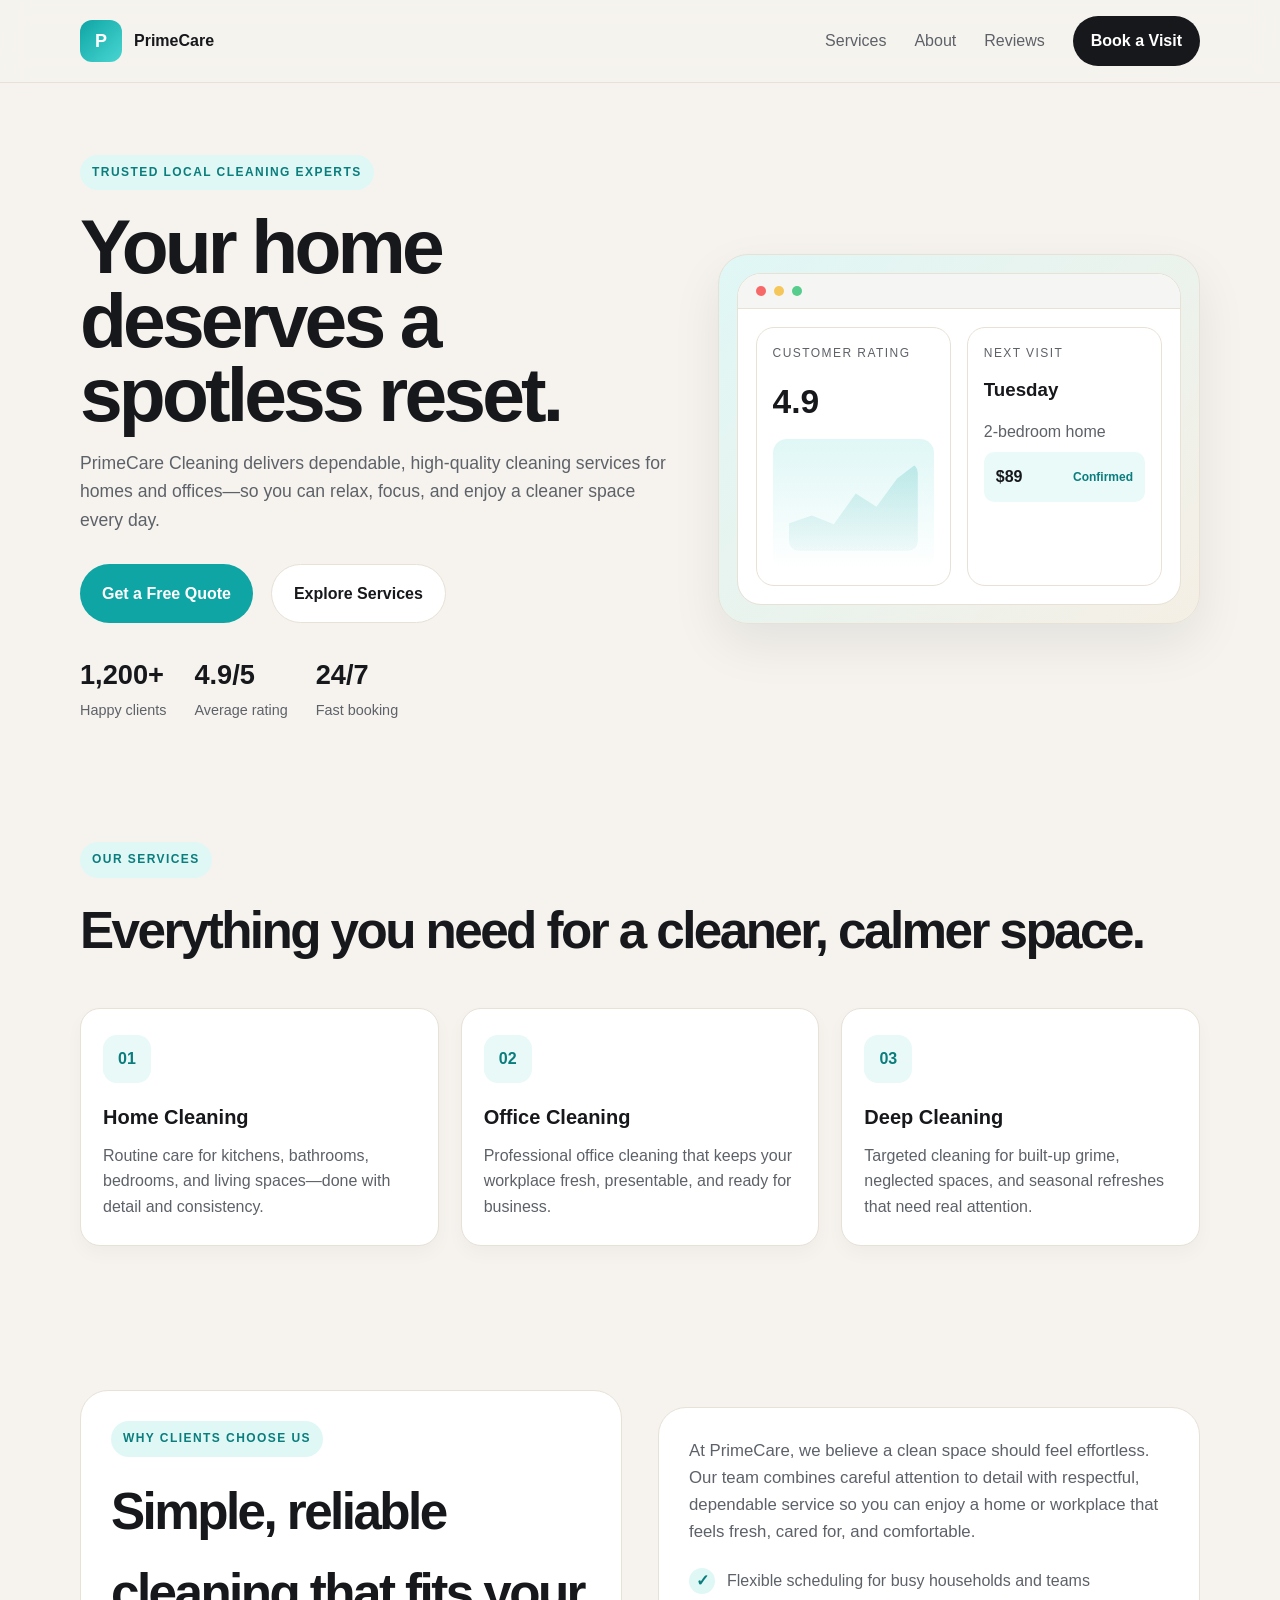
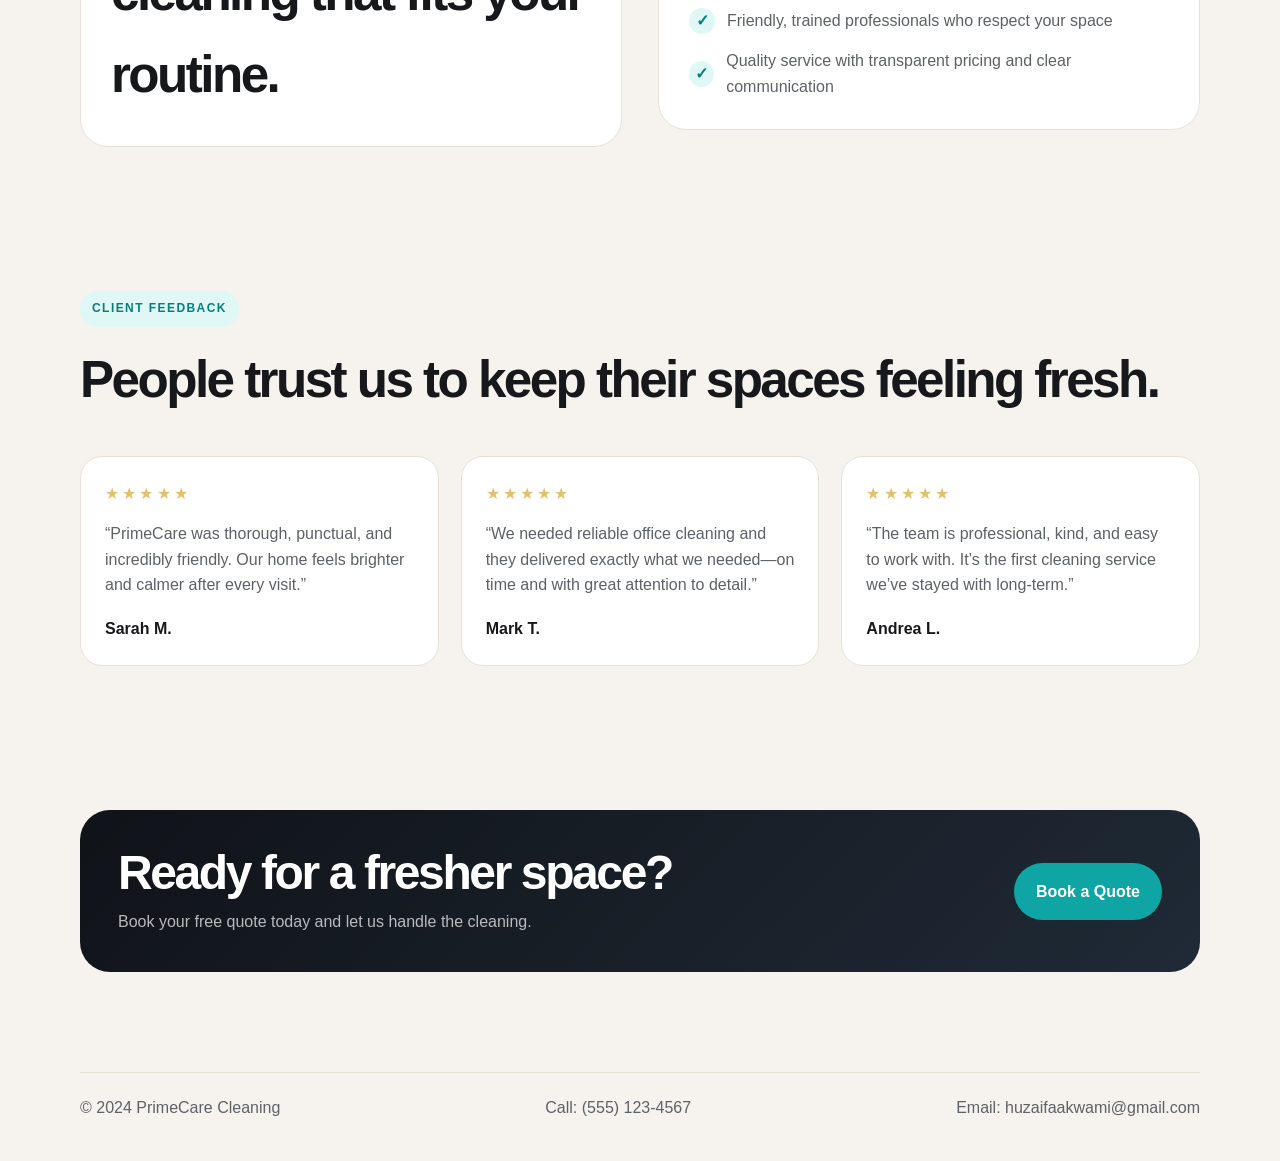
==== projects/business-landing-page/index.html @ f127b836 "Create first business landing page project in repo" ====
<!DOCTYPE html>
<html lang="en">
  <head>
    <meta charset="UTF-8" />
    <meta name="viewport" content="width=device-width, initial-scale=1.0" />
    <meta name="description" content="Modern business landing page for a local service company." />
    <title>PrimeCare Cleaning | Professional Cleaning Services</title>
    <style>
      :root {
        --bg: #f6f3ee;
        --panel: #ffffff;
        --ink: #17181c;
        --muted: #5d6168;
        --line: #e7e1d6;
        --accent: #0ea5a4;
        --accent-dark: #0a7d7c;
        --gold: #e4c06d;
        --shadow: 0 20px 50px rgba(15, 23, 42, 0.08);
      }

      * { box-sizing: border-box; }
      html { scroll-behavior: smooth; }
      body {
        margin: 0;
        font-family: Arial, Helvetica, sans-serif;
        color: var(--ink);
        background: var(--bg);
        line-height: 1.6;
      }

      a { color: inherit; text-decoration: none; }
      img { max-width: 100%; display: block; }
      .container {
        width: min(1120px, calc(100% - 32px));
        margin: 0 auto;
      }

      .site-header {
        position: sticky;
        top: 0;
        z-index: 20;
        background: rgba(246, 243, 238, 0.9);
        backdrop-filter: blur(12px);
        border-bottom: 1px solid var(--line);
      }

      .header-inner {
        display: flex;
        align-items: center;
        justify-content: space-between;
        height: 82px;
      }

      .brand {
        display: flex;
        align-items: center;
        gap: 12px;
        font-weight: 700;
      }

      .brand-mark {
        width: 42px;
        height: 42px;
        border-radius: 12px;
        background: linear-gradient(135deg, var(--accent), #49d6d2);
        display: grid;
        place-items: center;
        color: white;
        font-size: 18px;
        font-weight: 700;
      }

      .nav {
        display: flex;
        gap: 28px;
        align-items: center;
        color: var(--muted);
      }

      .nav a:hover { color: var(--ink); }

      .nav-cta {
        background: var(--ink);
        color: white;
        padding: 12px 18px;
        border-radius: 999px;
        font-weight: 600;
      }

      .hero {
        padding: 72px 0 48px;
      }

      .hero-grid {
        display: grid;
        grid-template-columns: 1.1fr 0.9fr;
        gap: 48px;
        align-items: center;
      }

      .eyebrow {
        display: inline-block;
        background: #dff8f6;
        color: var(--accent-dark);
        font-weight: 700;
        font-size: 12px;
        letter-spacing: 0.12em;
        text-transform: uppercase;
        padding: 8px 12px;
        border-radius: 999px;
      }

      h1 {
        font-size: clamp(2.6rem, 6vw, 5rem);
        line-height: 0.96;
        letter-spacing: -0.05em;
        margin: 20px 0 18px;
      }

      .lead {
        color: var(--muted);
        font-size: 1.1rem;
        max-width: 600px;
      }

      .hero-actions {
        display: flex;
        gap: 18px;
        margin-top: 30px;
        flex-wrap: wrap;
      }

      .button {
        display: inline-flex;
        align-items: center;
        justify-content: center;
        padding: 16px 22px;
        border-radius: 999px;
        font-weight: 700;
        transition: 0.2s ease;
      }

      .button-primary {
        background: var(--accent);
        color: white;
      }

      .button-primary:hover { background: var(--accent-dark); }

      .button-secondary {
        border: 1px solid var(--line);
        background: white;
      }

      .hero-stats {
        display: flex;
        gap: 28px;
        flex-wrap: wrap;
        margin-top: 30px;
      }

      .stat strong {
        display: block;
        font-size: 1.7rem;
      }

      .stat span {
        color: var(--muted);
        font-size: 0.9rem;
      }

      .hero-visual {
        background: linear-gradient(135deg, #dff7f6, #f5efe5);
        border: 1px solid var(--line);
        border-radius: 30px;
        padding: 18px;
        box-shadow: var(--shadow);
      }

      .mockup {
        background: white;
        border-radius: 24px;
        overflow: hidden;
        border: 1px solid var(--line);
      }

      .mockup-top {
        background: #f5f5f3;
        border-bottom: 1px solid var(--line);
        padding: 12px 18px;
        display: flex;
        gap: 8px;
      }

      .dot {
        width: 10px;
        height: 10px;
        border-radius: 50%;
      }

      .dot.red { background: #f76969; }
      .dot.yellow { background: #f5c75a; }
      .dot.green { background: #56cc8d; }

      .mockup-body {
        display: grid;
        grid-template-columns: 1fr 1fr;
        gap: 16px;
        padding: 18px;
      }

      .card {
        border: 1px solid var(--line);
        border-radius: 18px;
        padding: 16px;
        background: #fff;
      }

      .mini-chart {
        background: linear-gradient(180deg, #dff7f6, #ffffff);
        height: 130px;
        border-radius: 14px;
        position: relative;
        overflow: hidden;
      }

      .mini-chart::before {
        content: "";
        position: absolute;
        inset: 24px 16px 18px 16px;
        border-radius: 10px;
        background: linear-gradient(180deg, rgba(14,165,164,0.2), rgba(14,165,164,0.05));
        clip-path: polygon(0% 69%, 18% 60%, 35% 70%, 52% 35%, 68% 50%, 84% 18%, 100% 0%, 100% 100%, 0% 100%);
      }

      .service-list {
        display: grid;
        grid-template-columns: repeat(3, minmax(0, 1fr));
        gap: 22px;
        margin: 28px 0 0;
      }

      .service-card {
        background: white;
        border: 1px solid var(--line);
        border-radius: 20px;
        padding: 26px 22px;
        box-shadow: 0 8px 18px rgba(15, 23, 42, 0.03);
      }

      .icon-box {
        width: 48px;
        height: 48px;
        display: grid;
        place-items: center;
        border-radius: 14px;
        background: #e8f9f8;
        color: var(--accent-dark);
        font-weight: 700;
        margin-bottom: 18px;
      }

      .service-card h3 {
        margin: 0 0 10px;
        font-size: 1.25rem;
      }

      .service-card p {
        margin: 0;
        color: var(--muted);
      }

      section {
        padding: 72px 0;
      }

      .section-heading {
        margin-bottom: 36px;
      }

      .section-heading h2 {
        margin: 12px 0 0;
        font-size: clamp(2rem, 4vw, 3.2rem);
        letter-spacing: -0.05em;
      }

      .about-grid {
        display: grid;
        grid-template-columns: 1fr 1fr;
        gap: 36px;
        align-items: center;
      }

      .about-box {
        background: white;
        border: 1px solid var(--line);
        border-radius: 28px;
        padding: 30px;
      }

      .feature-list {
        display: grid;
        gap: 14px;
        margin-top: 22px;
      }

      .feature-item {
        display: flex;
        align-items: center;
        gap: 12px;
        color: var(--muted);
      }

      .check {
        width: 26px;
        height: 26px;
        border-radius: 50%;
        background: #dff8f6;
        display: grid;
        place-items: center;
        color: var(--accent-dark);
        font-weight: 700;
      }

      .reviews {
        display: grid;
        grid-template-columns: repeat(3, minmax(0, 1fr));
        gap: 22px;
      }

      .review {
        background: white;
        border-radius: 22px;
        border: 1px solid var(--line);
        padding: 24px;
      }

      .stars {
        color: var(--gold);
        letter-spacing: 0.2em;
        margin-bottom: 14px;
      }

      .review p {
        color: var(--muted);
        margin: 0 0 18px;
      }

      .review strong {
        display: block;
      }

      .cta {
        background: linear-gradient(135deg, #101318 0%, #1f2a36 100%);
        color: white;
        border-radius: 30px;
        padding: 38px;
      }

      .cta-inner {
        display: flex;
        align-items: center;
        justify-content: space-between;
        gap: 22px;
        flex-wrap: wrap;
      }

      .cta h3 {
        margin: 0 0 10px;
        font-size: clamp(2rem, 4vw, 3rem);
        line-height: 1.05;
        letter-spacing: -0.05em;
      }

      .cta p {
        margin: 0;
        color: rgba(255,255,255,0.7);
      }

      .site-footer {
        padding: 28px 0 40px;
        color: var(--muted);
      }

      .footer-inner {
        display: flex;
        justify-content: space-between;
        gap: 20px;
        flex-wrap: wrap;
        border-top: 1px solid var(--line);
        padding-top: 22px;
      }

      @media (max-width: 900px) {
        .hero-grid,
        .about-grid,
        .reviews,
        .service-list {
          grid-template-columns: 1fr;
        }

        .nav {
          display: none;
        }
      }
    </style>
  </head>
  <body>
    <header class="site-header">
      <div class="container header-inner">
        <a class="brand" href="#top" aria-label="PrimeCare home page">
          <span class="brand-mark">P</span>
          <span>PrimeCare</span>
        </a>
        <nav class="nav" aria-label="Main navigation">
          <a href="#services">Services</a>
          <a href="#about">About</a>
          <a href="#reviews">Reviews</a>
          <a class="nav-cta" href="#contact">Book a Visit</a>
        </nav>
      </div>
    </header>

    <main id="top">
      <section class="hero">
        <div class="container hero-grid">
          <div>
            <span class="eyebrow">Trusted local cleaning experts</span>
            <h1>Your home deserves a spotless reset.</h1>
            <p class="lead">PrimeCare Cleaning delivers dependable, high-quality cleaning services for homes and offices—so you can relax, focus, and enjoy a cleaner space every day.</p>
            <div class="hero-actions">
              <a class="button button-primary" href="#contact">Get a Free Quote</a>
              <a class="button button-secondary" href="#services">Explore Services</a>
            </div>
            <div class="hero-stats">
              <div class="stat">
                <strong>1,200+</strong>
                <span>Happy clients</span>
              </div>
              <div class="stat">
                <strong>4.9/5</strong>
                <span>Average rating</span>
              </div>
              <div class="stat">
                <strong>24/7</strong>
                <span>Fast booking</span>
              </div>
            </div>
          </div>

          <div class="hero-visual" aria-label="PrimeCare dashboard preview">
            <div class="mockup">
              <div class="mockup-top">
                <span class="dot red"></span>
                <span class="dot yellow"></span>
                <span class="dot green"></span>
              </div>
              <div class="mockup-body">
                <div class="card">
                  <p style="margin:0 0 12px; color:var(--muted); font-size:12px; text-transform:uppercase; letter-spacing:.12em;">Customer rating</p>
                  <h3 style="margin:0 0 10px; font-size:2.1rem;">4.9</h3>
                  <div class="mini-chart"></div>
                </div>
                <div class="card">
                  <p style="margin:0 0 12px; color:var(--muted); font-size:12px; text-transform:uppercase; letter-spacing:.12em;">Next visit</p>
                  <h3 style="margin:0 0 14px;">Tuesday</h3>
                  <p style="margin:0 0 8px; color:var(--muted);">2-bedroom home</p>
                  <div style="background:#eafaf9; border-radius:10px; padding:12px; display:flex; justify-content:space-between; align-items:center;">
                    <span style="font-weight:800;">$89</span>
                    <span style="font-size:12px; color:var(--accent-dark); font-weight:700;">Confirmed</span>
                  </div>
                </div>
              </div>
            </div>
          </div>
        </div>
      </section>

      <section id="services">
        <div class="container">
          <div class="section-heading">
            <span class="eyebrow">Our services</span>
            <h2>Everything you need for a cleaner, calmer space.</h2>
          </div>
          <div class="service-list">
            <article class="service-card">
              <div class="icon-box">01</div>
              <h3>Home Cleaning</h3>
              <p>Routine care for kitchens, bathrooms, bedrooms, and living spaces—done with detail and consistency.</p>
            </article>
            <article class="service-card">
              <div class="icon-box">02</div>
              <h3>Office Cleaning</h3>
              <p>Professional office cleaning that keeps your workplace fresh, presentable, and ready for business.</p>
            </article>
            <article class="service-card">
              <div class="icon-box">03</div>
              <h3>Deep Cleaning</h3>
              <p>Targeted cleaning for built-up grime, neglected spaces, and seasonal refreshes that need real attention.</p>
            </article>
          </div>
        </div>
      </section>

      <section id="about">
        <div class="container about-grid">
          <div class="about-box">
            <span class="eyebrow">Why clients choose us</span>
            <h2 style="margin:14px 0 0; font-size:clamp(2rem, 4vw, 3.2rem); letter-spacing:-.05em;">Simple, reliable cleaning that fits your routine.</h2>
          </div>
          <div class="about-box">
            <p style="margin:0; color:var(--muted); font-size:1.05rem;">At PrimeCare, we believe a clean space should feel effortless. Our team combines careful attention to detail with respectful, dependable service so you can enjoy a home or workplace that feels fresh, cared for, and comfortable.</p>
            <div class="feature-list">
              <div class="feature-item"><span class="check">✓</span><span>Flexible scheduling for busy households and teams</span></div>
              <div class="feature-item"><span class="check">✓</span><span>Friendly, trained professionals who respect your space</span></div>
              <div class="feature-item"><span class="check">✓</span><span>Quality service with transparent pricing and clear communication</span></div>
            </div>
          </div>
        </div>
      </section>

      <section id="reviews">
        <div class="container">
          <div class="section-heading">
            <span class="eyebrow">Client feedback</span>
            <h2>People trust us to keep their spaces feeling fresh.</h2>
          </div>
          <div class="reviews">
            <article class="review">
              <div class="stars">★★★★★</div>
              <p>“PrimeCare was thorough, punctual, and incredibly friendly. Our home feels brighter and calmer after every visit.”</p>
              <strong>Sarah M.</strong>
            </article>
            <article class="review">
              <div class="stars">★★★★★</div>
              <p>“We needed reliable office cleaning and they delivered exactly what we needed—on time and with great attention to detail.”</p>
              <strong>Mark T.</strong>
            </article>
            <article class="review">
              <div class="stars">★★★★★</div>
              <p>“The team is professional, kind, and easy to work with. It’s the first cleaning service we’ve stayed with long-term.”</p>
              <strong>Andrea L.</strong>
            </article>
          </div>
        </div>
      </section>

      <section id="contact">
        <div class="container cta">
          <div class="cta-inner">
            <div>
              <h3>Ready for a fresher space?</h3>
              <p>Book your free quote today and let us handle the cleaning.</p>
            </div>
            <a class="button button-primary" href="mailto:huzaifaakwami@gmail.com">Book a Quote</a>
          </div>
        </div>
      </section>
    </main>

    <footer class="site-footer">
      <div class="container footer-inner">
        <span>© 2024 PrimeCare Cleaning</span>
        <span>Call: (555) 123-4567</span>
        <span>Email: huzaifaakwami@gmail.com</span>
      </div>
    </footer>
  </body>
</html>
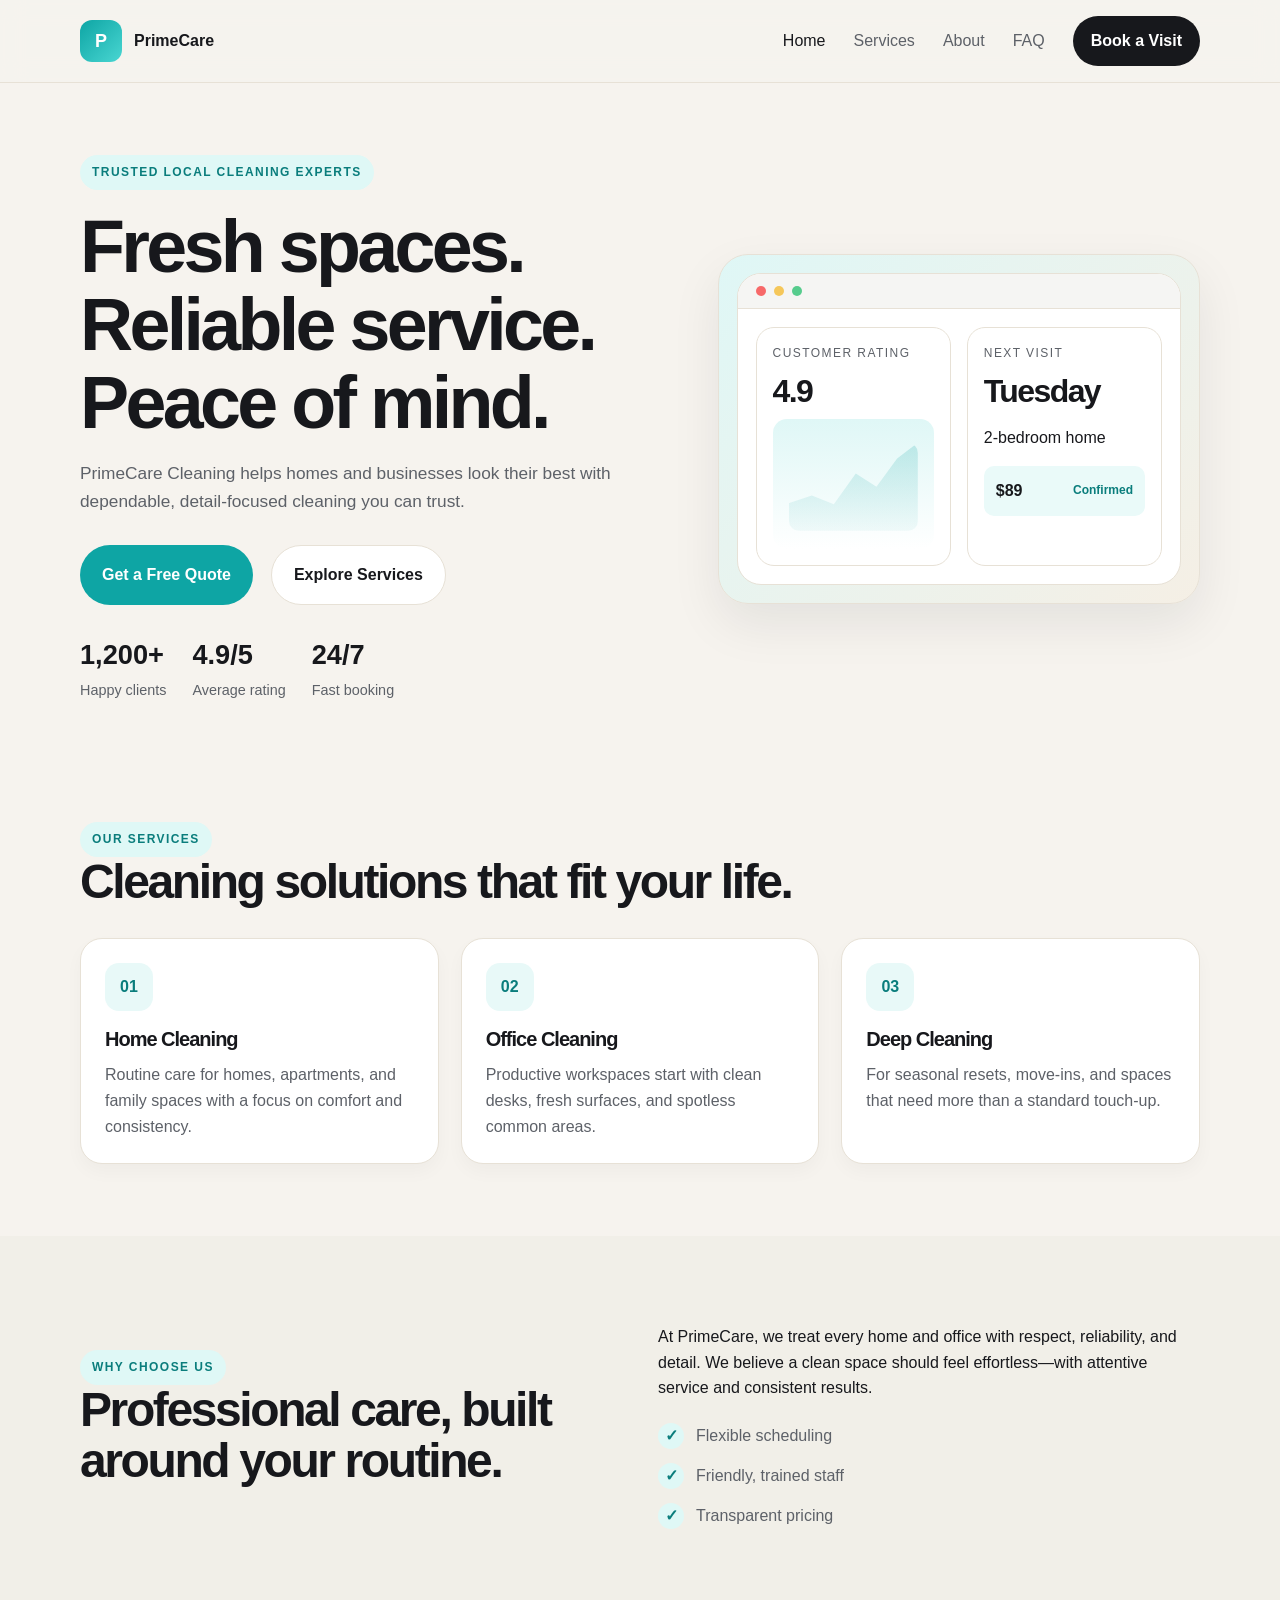
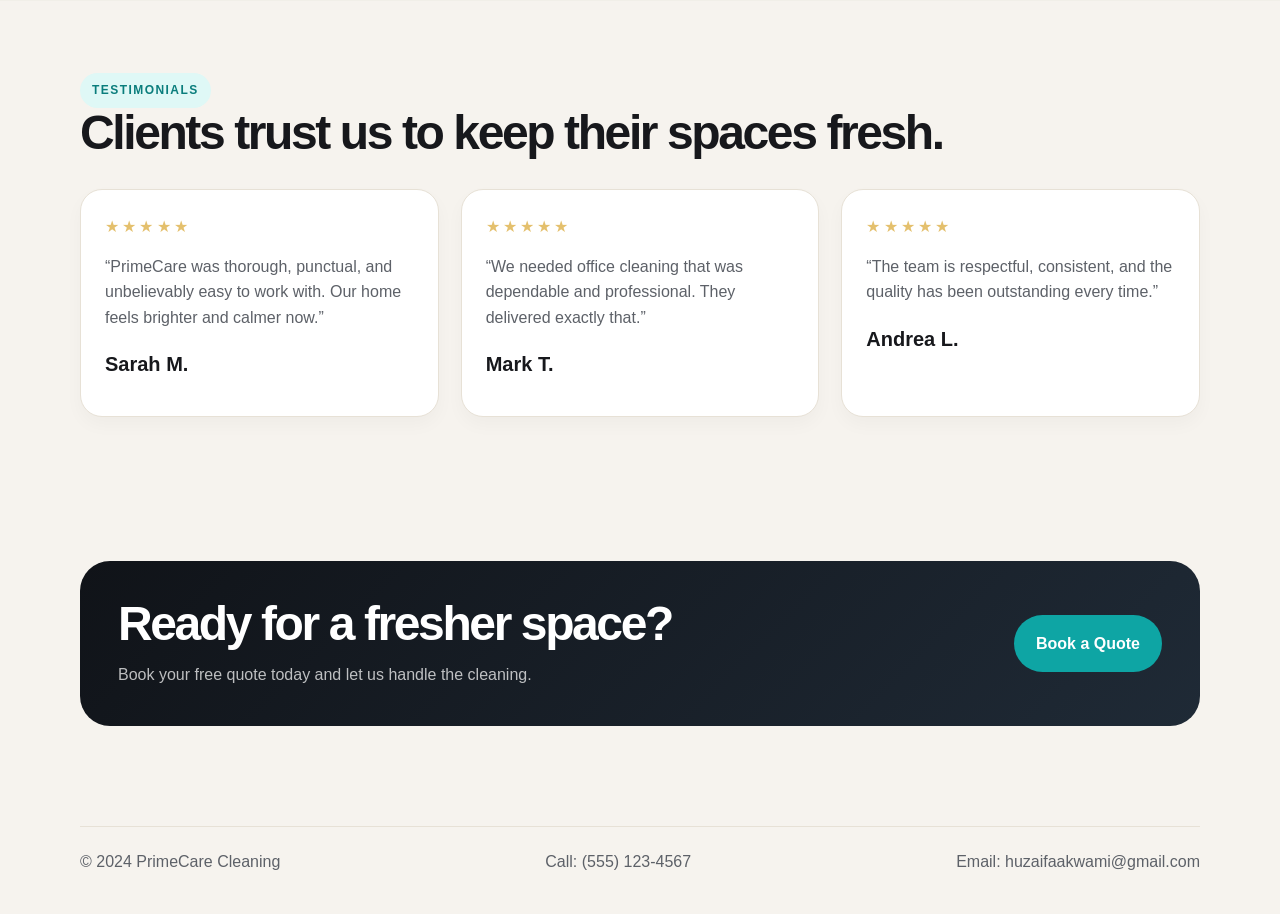
==== commit e30e8284: "Expand first client landing page into a complete multi-page service website" ====
--- a/projects/business-landing-page/index.html
+++ b/projects/business-landing-page/index.html
@@ -3,434 +3,37 @@
   <head>
     <meta charset="UTF-8" />
     <meta name="viewport" content="width=device-width, initial-scale=1.0" />
-    <meta name="description" content="Modern business landing page for a local service company." />
-    <title>PrimeCare Cleaning | Professional Cleaning Services</title>
-    <style>
-      :root {
-        --bg: #f6f3ee;
-        --panel: #ffffff;
-        --ink: #17181c;
-        --muted: #5d6168;
-        --line: #e7e1d6;
-        --accent: #0ea5a4;
-        --accent-dark: #0a7d7c;
-        --gold: #e4c06d;
-        --shadow: 0 20px 50px rgba(15, 23, 42, 0.08);
-      }
-
-      * { box-sizing: border-box; }
-      html { scroll-behavior: smooth; }
-      body {
-        margin: 0;
-        font-family: Arial, Helvetica, sans-serif;
-        color: var(--ink);
-        background: var(--bg);
-        line-height: 1.6;
-      }
-
-      a { color: inherit; text-decoration: none; }
-      img { max-width: 100%; display: block; }
-      .container {
-        width: min(1120px, calc(100% - 32px));
-        margin: 0 auto;
-      }
-
-      .site-header {
-        position: sticky;
-        top: 0;
-        z-index: 20;
-        background: rgba(246, 243, 238, 0.9);
-        backdrop-filter: blur(12px);
-        border-bottom: 1px solid var(--line);
-      }
-
-      .header-inner {
-        display: flex;
-        align-items: center;
-        justify-content: space-between;
-        height: 82px;
-      }
-
-      .brand {
-        display: flex;
-        align-items: center;
-        gap: 12px;
-        font-weight: 700;
-      }
-
-      .brand-mark {
-        width: 42px;
-        height: 42px;
-        border-radius: 12px;
-        background: linear-gradient(135deg, var(--accent), #49d6d2);
-        display: grid;
-        place-items: center;
-        color: white;
-        font-size: 18px;
-        font-weight: 700;
-      }
-
-      .nav {
-        display: flex;
-        gap: 28px;
-        align-items: center;
-        color: var(--muted);
-      }
-
-      .nav a:hover { color: var(--ink); }
-
-      .nav-cta {
-        background: var(--ink);
-        color: white;
-        padding: 12px 18px;
-        border-radius: 999px;
-        font-weight: 600;
-      }
-
-      .hero {
-        padding: 72px 0 48px;
-      }
-
-      .hero-grid {
-        display: grid;
-        grid-template-columns: 1.1fr 0.9fr;
-        gap: 48px;
-        align-items: center;
-      }
-
-      .eyebrow {
-        display: inline-block;
-        background: #dff8f6;
-        color: var(--accent-dark);
-        font-weight: 700;
-        font-size: 12px;
-        letter-spacing: 0.12em;
-        text-transform: uppercase;
-        padding: 8px 12px;
-        border-radius: 999px;
-      }
-
-      h1 {
-        font-size: clamp(2.6rem, 6vw, 5rem);
-        line-height: 0.96;
-        letter-spacing: -0.05em;
-        margin: 20px 0 18px;
-      }
-
-      .lead {
-        color: var(--muted);
-        font-size: 1.1rem;
-        max-width: 600px;
-      }
-
-      .hero-actions {
-        display: flex;
-        gap: 18px;
-        margin-top: 30px;
-        flex-wrap: wrap;
-      }
-
-      .button {
-        display: inline-flex;
-        align-items: center;
-        justify-content: center;
-        padding: 16px 22px;
-        border-radius: 999px;
-        font-weight: 700;
-        transition: 0.2s ease;
-      }
-
-      .button-primary {
-        background: var(--accent);
-        color: white;
-      }
-
-      .button-primary:hover { background: var(--accent-dark); }
-
-      .button-secondary {
-        border: 1px solid var(--line);
-        background: white;
-      }
-
-      .hero-stats {
-        display: flex;
-        gap: 28px;
-        flex-wrap: wrap;
-        margin-top: 30px;
-      }
-
-      .stat strong {
-        display: block;
-        font-size: 1.7rem;
-      }
-
-      .stat span {
-        color: var(--muted);
-        font-size: 0.9rem;
-      }
-
-      .hero-visual {
-        background: linear-gradient(135deg, #dff7f6, #f5efe5);
-        border: 1px solid var(--line);
-        border-radius: 30px;
-        padding: 18px;
-        box-shadow: var(--shadow);
-      }
-
-      .mockup {
-        background: white;
-        border-radius: 24px;
-        overflow: hidden;
-        border: 1px solid var(--line);
-      }
-
-      .mockup-top {
-        background: #f5f5f3;
-        border-bottom: 1px solid var(--line);
-        padding: 12px 18px;
-        display: flex;
-        gap: 8px;
-      }
-
-      .dot {
-        width: 10px;
-        height: 10px;
-        border-radius: 50%;
-      }
-
-      .dot.red { background: #f76969; }
-      .dot.yellow { background: #f5c75a; }
-      .dot.green { background: #56cc8d; }
-
-      .mockup-body {
-        display: grid;
-        grid-template-columns: 1fr 1fr;
-        gap: 16px;
-        padding: 18px;
-      }
-
-      .card {
-        border: 1px solid var(--line);
-        border-radius: 18px;
-        padding: 16px;
-        background: #fff;
-      }
-
-      .mini-chart {
-        background: linear-gradient(180deg, #dff7f6, #ffffff);
-        height: 130px;
-        border-radius: 14px;
-        position: relative;
-        overflow: hidden;
-      }
-
-      .mini-chart::before {
-        content: "";
-        position: absolute;
-        inset: 24px 16px 18px 16px;
-        border-radius: 10px;
-        background: linear-gradient(180deg, rgba(14,165,164,0.2), rgba(14,165,164,0.05));
-        clip-path: polygon(0% 69%, 18% 60%, 35% 70%, 52% 35%, 68% 50%, 84% 18%, 100% 0%, 100% 100%, 0% 100%);
-      }
-
-      .service-list {
-        display: grid;
-        grid-template-columns: repeat(3, minmax(0, 1fr));
-        gap: 22px;
-        margin: 28px 0 0;
-      }
-
-      .service-card {
-        background: white;
-        border: 1px solid var(--line);
-        border-radius: 20px;
-        padding: 26px 22px;
-        box-shadow: 0 8px 18px rgba(15, 23, 42, 0.03);
-      }
-
-      .icon-box {
-        width: 48px;
-        height: 48px;
-        display: grid;
-        place-items: center;
-        border-radius: 14px;
-        background: #e8f9f8;
-        color: var(--accent-dark);
-        font-weight: 700;
-        margin-bottom: 18px;
-      }
-
-      .service-card h3 {
-        margin: 0 0 10px;
-        font-size: 1.25rem;
-      }
-
-      .service-card p {
-        margin: 0;
-        color: var(--muted);
-      }
-
-      section {
-        padding: 72px 0;
-      }
-
-      .section-heading {
-        margin-bottom: 36px;
-      }
-
-      .section-heading h2 {
-        margin: 12px 0 0;
-        font-size: clamp(2rem, 4vw, 3.2rem);
-        letter-spacing: -0.05em;
-      }
-
-      .about-grid {
-        display: grid;
-        grid-template-columns: 1fr 1fr;
-        gap: 36px;
-        align-items: center;
-      }
-
-      .about-box {
-        background: white;
-        border: 1px solid var(--line);
-        border-radius: 28px;
-        padding: 30px;
-      }
-
-      .feature-list {
-        display: grid;
-        gap: 14px;
-        margin-top: 22px;
-      }
-
-      .feature-item {
-        display: flex;
-        align-items: center;
-        gap: 12px;
-        color: var(--muted);
-      }
-
-      .check {
-        width: 26px;
-        height: 26px;
-        border-radius: 50%;
-        background: #dff8f6;
-        display: grid;
-        place-items: center;
-        color: var(--accent-dark);
-        font-weight: 700;
-      }
-
-      .reviews {
-        display: grid;
-        grid-template-columns: repeat(3, minmax(0, 1fr));
-        gap: 22px;
-      }
-
-      .review {
-        background: white;
-        border-radius: 22px;
-        border: 1px solid var(--line);
-        padding: 24px;
-      }
-
-      .stars {
-        color: var(--gold);
-        letter-spacing: 0.2em;
-        margin-bottom: 14px;
-      }
-
-      .review p {
-        color: var(--muted);
-        margin: 0 0 18px;
-      }
-
-      .review strong {
-        display: block;
-      }
-
-      .cta {
-        background: linear-gradient(135deg, #101318 0%, #1f2a36 100%);
-        color: white;
-        border-radius: 30px;
-        padding: 38px;
-      }
-
-      .cta-inner {
-        display: flex;
-        align-items: center;
-        justify-content: space-between;
-        gap: 22px;
-        flex-wrap: wrap;
-      }
-
-      .cta h3 {
-        margin: 0 0 10px;
-        font-size: clamp(2rem, 4vw, 3rem);
-        line-height: 1.05;
-        letter-spacing: -0.05em;
-      }
-
-      .cta p {
-        margin: 0;
-        color: rgba(255,255,255,0.7);
-      }
-
-      .site-footer {
-        padding: 28px 0 40px;
-        color: var(--muted);
-      }
-
-      .footer-inner {
-        display: flex;
-        justify-content: space-between;
-        gap: 20px;
-        flex-wrap: wrap;
-        border-top: 1px solid var(--line);
-        padding-top: 22px;
-      }
-
-      @media (max-width: 900px) {
-        .hero-grid,
-        .about-grid,
-        .reviews,
-        .service-list {
-          grid-template-columns: 1fr;
-        }
-
-        .nav {
-          display: none;
-        }
-      }
-    </style>
+    <meta name="description" content="PrimeCare Cleaning offers reliable residential and commercial cleaning services for homes and offices." />
+    <title>PrimeCare Cleaning | Home</title>
+    <link rel="stylesheet" href="style.css" />
   </head>
   <body>
     <header class="site-header">
       <div class="container header-inner">
-        <a class="brand" href="#top" aria-label="PrimeCare home page">
+        <a class="brand" href="index.html" aria-label="PrimeCare home">
           <span class="brand-mark">P</span>
           <span>PrimeCare</span>
         </a>
         <nav class="nav" aria-label="Main navigation">
-          <a href="#services">Services</a>
-          <a href="#about">About</a>
-          <a href="#reviews">Reviews</a>
-          <a class="nav-cta" href="#contact">Book a Visit</a>
+          <a href="index.html" class="active">Home</a>
+          <a href="services.html">Services</a>
+          <a href="about.html">About</a>
+          <a href="faq.html">FAQ</a>
+          <a href="contact.html" class="nav-cta">Book a Visit</a>
         </nav>
       </div>
     </header>
 
-    <main id="top">
+    <main>
       <section class="hero">
         <div class="container hero-grid">
           <div>
             <span class="eyebrow">Trusted local cleaning experts</span>
-            <h1>Your home deserves a spotless reset.</h1>
-            <p class="lead">PrimeCare Cleaning delivers dependable, high-quality cleaning services for homes and offices—so you can relax, focus, and enjoy a cleaner space every day.</p>
+            <h1>Fresh spaces. Reliable service. Peace of mind.</h1>
+            <p class="lead">PrimeCare Cleaning helps homes and businesses look their best with dependable, detail-focused cleaning you can trust.</p>
             <div class="hero-actions">
-              <a class="button button-primary" href="#contact">Get a Free Quote</a>
-              <a class="button button-secondary" href="#services">Explore Services</a>
+              <a class="button button-primary" href="contact.html">Get a Free Quote</a>
+              <a class="button button-secondary" href="services.html">Explore Services</a>
             </div>
             <div class="hero-stats">
               <div class="stat">
@@ -448,7 +51,7 @@
             </div>
           </div>
 
-          <div class="hero-visual" aria-label="PrimeCare dashboard preview">
+          <div class="hero-visual">
             <div class="mockup">
               <div class="mockup-top">
                 <span class="dot red"></span>
@@ -457,17 +60,17 @@
               </div>
               <div class="mockup-body">
                 <div class="card">
-                  <p style="margin:0 0 12px; color:var(--muted); font-size:12px; text-transform:uppercase; letter-spacing:.12em;">Customer rating</p>
-                  <h3 style="margin:0 0 10px; font-size:2.1rem;">4.9</h3>
+                  <p class="mini-label">Customer rating</p>
+                  <h3>4.9</h3>
                   <div class="mini-chart"></div>
                 </div>
                 <div class="card">
-                  <p style="margin:0 0 12px; color:var(--muted); font-size:12px; text-transform:uppercase; letter-spacing:.12em;">Next visit</p>
-                  <h3 style="margin:0 0 14px;">Tuesday</h3>
-                  <p style="margin:0 0 8px; color:var(--muted);">2-bedroom home</p>
-                  <div style="background:#eafaf9; border-radius:10px; padding:12px; display:flex; justify-content:space-between; align-items:center;">
-                    <span style="font-weight:800;">$89</span>
-                    <span style="font-size:12px; color:var(--accent-dark); font-weight:700;">Confirmed</span>
+                  <p class="mini-label">Next visit</p>
+                  <h3>Tuesday</h3>
+                  <p>2-bedroom home</p>
+                  <div class="price-pill">
+                    <span>$89</span>
+                    <span class="status">Confirmed</span>
                   </div>
                 </div>
               </div>
@@ -476,83 +79,83 @@
         </div>
       </section>
 
-      <section id="services">
+      <section class="section-intro">
         <div class="container">
           <div class="section-heading">
             <span class="eyebrow">Our services</span>
-            <h2>Everything you need for a cleaner, calmer space.</h2>
+            <h2>Cleaning solutions that fit your life.</h2>
           </div>
           <div class="service-list">
             <article class="service-card">
               <div class="icon-box">01</div>
               <h3>Home Cleaning</h3>
-              <p>Routine care for kitchens, bathrooms, bedrooms, and living spaces—done with detail and consistency.</p>
+              <p>Routine care for homes, apartments, and family spaces with a focus on comfort and consistency.</p>
             </article>
             <article class="service-card">
               <div class="icon-box">02</div>
               <h3>Office Cleaning</h3>
-              <p>Professional office cleaning that keeps your workplace fresh, presentable, and ready for business.</p>
+              <p>Productive workspaces start with clean desks, fresh surfaces, and spotless common areas.</p>
             </article>
             <article class="service-card">
               <div class="icon-box">03</div>
               <h3>Deep Cleaning</h3>
-              <p>Targeted cleaning for built-up grime, neglected spaces, and seasonal refreshes that need real attention.</p>
+              <p>For seasonal resets, move-ins, and spaces that need more than a standard touch-up.</p>
             </article>
           </div>
         </div>
       </section>
 
-      <section id="about">
+      <section class="section-light">
         <div class="container about-grid">
           <div class="about-box">
-            <span class="eyebrow">Why clients choose us</span>
-            <h2 style="margin:14px 0 0; font-size:clamp(2rem, 4vw, 3.2rem); letter-spacing:-.05em;">Simple, reliable cleaning that fits your routine.</h2>
+            <span class="eyebrow">Why choose us</span>
+            <h2>Professional care, built around your routine.</h2>
           </div>
           <div class="about-box">
-            <p style="margin:0; color:var(--muted); font-size:1.05rem;">At PrimeCare, we believe a clean space should feel effortless. Our team combines careful attention to detail with respectful, dependable service so you can enjoy a home or workplace that feels fresh, cared for, and comfortable.</p>
+            <p>At PrimeCare, we treat every home and office with respect, reliability, and detail. We believe a clean space should feel effortless—with attentive service and consistent results.</p>
             <div class="feature-list">
-              <div class="feature-item"><span class="check">✓</span><span>Flexible scheduling for busy households and teams</span></div>
-              <div class="feature-item"><span class="check">✓</span><span>Friendly, trained professionals who respect your space</span></div>
-              <div class="feature-item"><span class="check">✓</span><span>Quality service with transparent pricing and clear communication</span></div>
+              <div class="feature-item"><span class="check">✓</span><span>Flexible scheduling</span></div>
+              <div class="feature-item"><span class="check">✓</span><span>Friendly, trained staff</span></div>
+              <div class="feature-item"><span class="check">✓</span><span>Transparent pricing</span></div>
             </div>
           </div>
         </div>
       </section>
 
-      <section id="reviews">
+      <section>
         <div class="container">
           <div class="section-heading">
-            <span class="eyebrow">Client feedback</span>
-            <h2>People trust us to keep their spaces feeling fresh.</h2>
+            <span class="eyebrow">Testimonials</span>
+            <h2>Clients trust us to keep their spaces fresh.</h2>
           </div>
           <div class="reviews">
             <article class="review">
               <div class="stars">★★★★★</div>
-              <p>“PrimeCare was thorough, punctual, and incredibly friendly. Our home feels brighter and calmer after every visit.”</p>
+              <p>“PrimeCare was thorough, punctual, and unbelievably easy to work with. Our home feels brighter and calmer now.”</p>
               <strong>Sarah M.</strong>
             </article>
             <article class="review">
               <div class="stars">★★★★★</div>
-              <p>“We needed reliable office cleaning and they delivered exactly what we needed—on time and with great attention to detail.”</p>
+              <p>“We needed office cleaning that was dependable and professional. They delivered exactly that.”</p>
               <strong>Mark T.</strong>
             </article>
             <article class="review">
               <div class="stars">★★★★★</div>
-              <p>“The team is professional, kind, and easy to work with. It’s the first cleaning service we’ve stayed with long-term.”</p>
+              <p>“The team is respectful, consistent, and the quality has been outstanding every time.”</p>
               <strong>Andrea L.</strong>
             </article>
           </div>
         </div>
       </section>
 
-      <section id="contact">
+      <section>
         <div class="container cta">
           <div class="cta-inner">
             <div>
               <h3>Ready for a fresher space?</h3>
               <p>Book your free quote today and let us handle the cleaning.</p>
             </div>
-            <a class="button button-primary" href="mailto:huzaifaakwami@gmail.com">Book a Quote</a>
+            <a class="button button-primary" href="contact.html">Book a Quote</a>
           </div>
         </div>
       </section>
@@ -567,3 +170,4 @@
     </footer>
   </body>
 </html>
+
--- a/projects/business-landing-page/style.css
+++ b/projects/business-landing-page/style.css
@@ -0,0 +1,524 @@
+:root {
+  --bg: #f6f3ee;
+  --panel: #ffffff;
+  --ink: #17181c;
+  --muted: #5d6168;
+  --line: #e7e1d6;
+  --accent: #0ea5a4;
+  --accent-dark: #0a7d7c;
+  --gold: #e4c06d;
+  --shadow: 0 20px 50px rgba(15, 23, 42, 0.08);
+}
+
+* { box-sizing: border-box; }
+html { scroll-behavior: smooth; }
+body {
+  margin: 0;
+  font-family: Arial, Helvetica, sans-serif;
+  line-height: 1.6;
+  color: var(--ink);
+  background: var(--bg);
+}
+
+a { color: inherit; text-decoration: none; }
+img { max-width: 100%; display: block; }
+.container {
+  width: min(1120px, calc(100% - 32px));
+  margin: 0 auto;
+}
+
+.site-header {
+  position: sticky;
+  top: 0;
+  z-index: 20;
+  background: rgba(246, 243, 238, 0.9);
+  backdrop-filter: blur(12px);
+  border-bottom: 1px solid var(--line);
+}
+
+.header-inner {
+  display: flex;
+  align-items: center;
+  justify-content: space-between;
+  height: 82px;
+}
+
+.brand {
+  display: flex;
+  align-items: center;
+  gap: 12px;
+  font-weight: 700;
+}
+
+.brand-mark {
+  width: 42px;
+  height: 42px;
+  border-radius: 12px;
+  background: linear-gradient(135deg, var(--accent), #49d6d2);
+  color: white;
+  display: grid;
+  place-items: center;
+  font-size: 18px;
+}
+
+.nav {
+  display: flex;
+  align-items: center;
+  gap: 28px;
+  color: var(--muted);
+}
+
+.nav a:hover,
+.nav a.active { color: var(--ink); }
+
+.nav-cta {
+  background: var(--ink);
+  color: white !important;
+  padding: 12px 18px;
+  border-radius: 999px;
+  font-weight: 600;
+}
+
+.eyebrow {
+  display: inline-block;
+  background: #dff8f6;
+  color: var(--accent-dark);
+  font-weight: 700;
+  font-size: 12px;
+  letter-spacing: 0.12em;
+  text-transform: uppercase;
+  padding: 8px 12px;
+  border-radius: 999px;
+}
+
+.hero,
+.page-hero {
+  padding: 72px 0 48px;
+}
+
+.hero-grid {
+  display: grid;
+  grid-template-columns: 1.1fr 0.9fr;
+  gap: 48px;
+  align-items: center;
+}
+
+h1, h2, h3 {
+  margin: 0;
+  line-height: 1.06;
+  letter-spacing: -0.05em;
+}
+
+h1 {
+  font-size: clamp(2.8rem, 6vw, 4.6rem);
+  margin-top: 18px;
+}
+
+h2 {
+  font-size: clamp(2rem, 4vw, 3rem);
+}
+
+.lead {
+  color: var(--muted);
+  font-size: 1.08rem;
+  max-width: 600px;
+  margin-top: 18px;
+}
+
+.hero-actions {
+  display: flex;
+  gap: 18px;
+  margin-top: 30px;
+  flex-wrap: wrap;
+}
+
+.button {
+  display: inline-flex;
+  align-items: center;
+  justify-content: center;
+  padding: 16px 22px;
+  border-radius: 999px;
+  font-weight: 700;
+}
+
+.button-primary {
+  background: var(--accent);
+  color: white;
+}
+
+.button-secondary {
+  border: 1px solid var(--line);
+  background: white;
+}
+
+.hero-stats {
+  display: flex;
+  gap: 26px;
+  margin-top: 28px;
+  flex-wrap: wrap;
+}
+
+.stat strong {
+  display: block;
+  font-size: 1.7rem;
+}
+
+.stat span {
+  color: var(--muted);
+  font-size: 0.9rem;
+}
+
+.hero-visual {
+  background: linear-gradient(135deg, #dff7f6, #f5efe5);
+  border: 1px solid var(--line);
+  border-radius: 30px;
+  padding: 18px;
+  box-shadow: var(--shadow);
+}
+
+.mockup {
+  background: white;
+  border: 1px solid var(--line);
+  border-radius: 24px;
+  overflow: hidden;
+}
+
+.mockup-top {
+  background: #f5f5f3;
+  border-bottom: 1px solid var(--line);
+  padding: 12px 18px;
+  display: flex;
+  gap: 8px;
+}
+
+.dot {
+  width: 10px;
+  height: 10px;
+  border-radius: 50%;
+}
+
+.dot.red { background: #f76969; }
+.dot.yellow { background: #f5c75a; }
+.dot.green { background: #56cc8d; }
+
+.mockup-body {
+  display: grid;
+  grid-template-columns: 1fr 1fr;
+  gap: 16px;
+  padding: 18px;
+}
+
+.card {
+  border: 1px solid var(--line);
+  border-radius: 18px;
+  padding: 16px;
+  background: white;
+}
+
+.mini-label,
+.mini-label + h3 {
+  margin: 0;
+}
+
+.mini-label {
+  color: var(--muted);
+  font-size: 12px;
+  text-transform: uppercase;
+  letter-spacing: 0.12em;
+  margin-bottom: 12px;
+}
+
+.card h3 {
+  font-size: 2rem;
+  margin-bottom: 10px;
+}
+
+.mini-chart {
+  background: linear-gradient(180deg, #dff7f6, #ffffff);
+  height: 130px;
+  border-radius: 14px;
+  position: relative;
+  overflow: hidden;
+}
+
+.mini-chart::before {
+  content: "";
+  position: absolute;
+  inset: 24px 16px 18px 16px;
+  border-radius: 10px;
+  background: linear-gradient(180deg, rgba(14,165,164,0.2), rgba(14,165,164,0.05));
+  clip-path: polygon(0% 69%, 18% 60%, 35% 70%, 52% 35%, 68% 50%, 84% 18%, 100% 0%, 100% 100%, 0% 100%);
+}
+
+.price-pill {
+  margin-top: 16px;
+  background: #eafaf9;
+  border-radius: 10px;
+  padding: 12px;
+  display: flex;
+  justify-content: space-between;
+  align-items: center;
+}
+
+.price-pill span:first-child { font-weight: 800; }
+.status {
+  font-size: 12px;
+  color: var(--accent-dark);
+  font-weight: 700;
+}
+
+section {
+  padding: 72px 0;
+}
+
+.section-heading {
+  margin-bottom: 30px;
+}
+
+.service-list,
+.reviews,
+.promise-grid {
+  display: grid;
+  grid-template-columns: repeat(3, minmax(0, 1fr));
+  gap: 22px;
+}
+
+.service-card,
+.review,
+.feature-box,
+.promise-card,
+.contact-panel,
+.story-panel {
+  background: white;
+  border: 1px solid var(--line);
+  border-radius: 22px;
+  padding: 24px;
+  box-shadow: 0 8px 18px rgba(15, 23, 42, 0.03);
+}
+
+.icon-box {
+  width: 48px;
+  height: 48px;
+  border-radius: 14px;
+  background: #e8f9f8;
+  display: grid;
+  place-items: center;
+  color: var(--accent-dark);
+  font-weight: 700;
+  margin-bottom: 18px;
+}
+
+.service-card h3,
+.review strong,
+.feature-box h3,
+.promise-card h3 {
+  font-size: 1.25rem;
+  margin: 0 0 12px;
+}
+
+.service-card p,
+.review p,
+.feature-box p,
+.promise-card p,
+.story-panel p,
+.faq-item p {
+  color: var(--muted);
+  margin: 0;
+}
+
+.section-light {
+  background: #f1efe8;
+}
+
+.about-grid {
+  display: grid;
+  grid-template-columns: 1fr 1fr;
+  gap: 36px;
+  align-items: center;
+}
+
+.large-gap {
+  gap: 40px;
+}
+
+.feature-list {
+  display: grid;
+  gap: 14px;
+  margin-top: 22px;
+}
+
+.feature-item {
+  display: flex;
+  align-items: center;
+  gap: 12px;
+  color: var(--muted);
+}
+
+.check {
+  width: 26px;
+  height: 26px;
+  border-radius: 50%;
+  background: #dff8f6;
+  display: grid;
+  place-items: center;
+  color: var(--accent-dark);
+  font-weight: 700;
+}
+
+.stars {
+  color: var(--gold);
+  letter-spacing: 0.2em;
+  margin-bottom: 14px;
+}
+
+.review strong {
+  display: block;
+  margin-top: 18px;
+}
+
+.cta {
+  background: linear-gradient(135deg, #101318 0%, #1f2a36 100%);
+  color: white;
+  border-radius: 30px;
+  padding: 38px;
+}
+
+.cta-inner {
+  display: flex;
+  align-items: center;
+  justify-content: space-between;
+  gap: 22px;
+  flex-wrap: wrap;
+}
+
+.cta h3 {
+  font-size: clamp(2rem, 4vw, 3rem);
+  margin-bottom: 12px;
+}
+
+.cta p {
+  margin: 0;
+  color: rgba(255,255,255,0.72);
+}
+
+.site-footer {
+  padding: 28px 0 40px;
+  color: var(--muted);
+}
+
+.footer-inner {
+  border-top: 1px solid var(--line);
+  padding-top: 22px;
+  display: flex;
+  justify-content: space-between;
+  gap: 20px;
+  flex-wrap: wrap;
+}
+
+.page-hero {
+  text-align: center;
+}
+
+.compact-hero h1 {
+  margin-bottom: 0;
+}
+
+.service-grid {
+  display: grid;
+  grid-template-columns: repeat(3, minmax(0, 1fr));
+  gap: 20px;
+}
+
+.price-tag {
+  display: inline-block;
+  margin-top: 16px;
+  background: #eafaf9;
+  color: var(--accent-dark);
+  padding: 8px 12px;
+  border-radius: 999px;
+  font-size: 0.8rem;
+  font-weight: 700;
+}
+
+.cta-inline {
+  display: flex;
+  justify-content: space-between;
+  align-items: center;
+  gap: 18px;
+  flex-wrap: wrap;
+}
+
+.story-panel {
+  min-height: 100%;
+}
+
+.accent-panel {
+  background: #ebfbf9;
+}
+
+.faq-list {
+  display: grid;
+  gap: 18px;
+}
+
+.faq-item {
+  background: white;
+  border: 1px solid var(--line);
+  border-radius: 18px;
+  padding: 20px 22px;
+}
+
+.faq-item h3 {
+  margin-bottom: 10px;
+}
+
+.contact-grid {
+  display: grid;
+  grid-template-columns: 1.2fr 0.8fr;
+  gap: 24px;
+  align-items: start;
+}
+
+.contact-form {
+  display: grid;
+  gap: 18px;
+}
+
+.contact-form label {
+  display: grid;
+  gap: 8px;
+  font-weight: 700;
+  color: var(--ink);
+}
+
+.contact-form input,
+.contact-form select,
+.contact-form textarea {
+  width: 100%;
+  border: 1px solid var(--line);
+  border-radius: 14px;
+  padding: 14px 16px;
+  font: inherit;
+  background: white;
+}
+
+.info-panel p {
+  color: var(--muted);
+  margin: 0 0 10px;
+}
+
+@media (max-width: 900px) {
+  .hero-grid,
+  .about-grid,
+  .service-list,
+  .reviews,
+  .service-grid,
+  .contact-grid,
+  .promise-grid {
+    grid-template-columns: 1fr;
+  }
+
+  .nav {
+    display: none;
+  }
+}
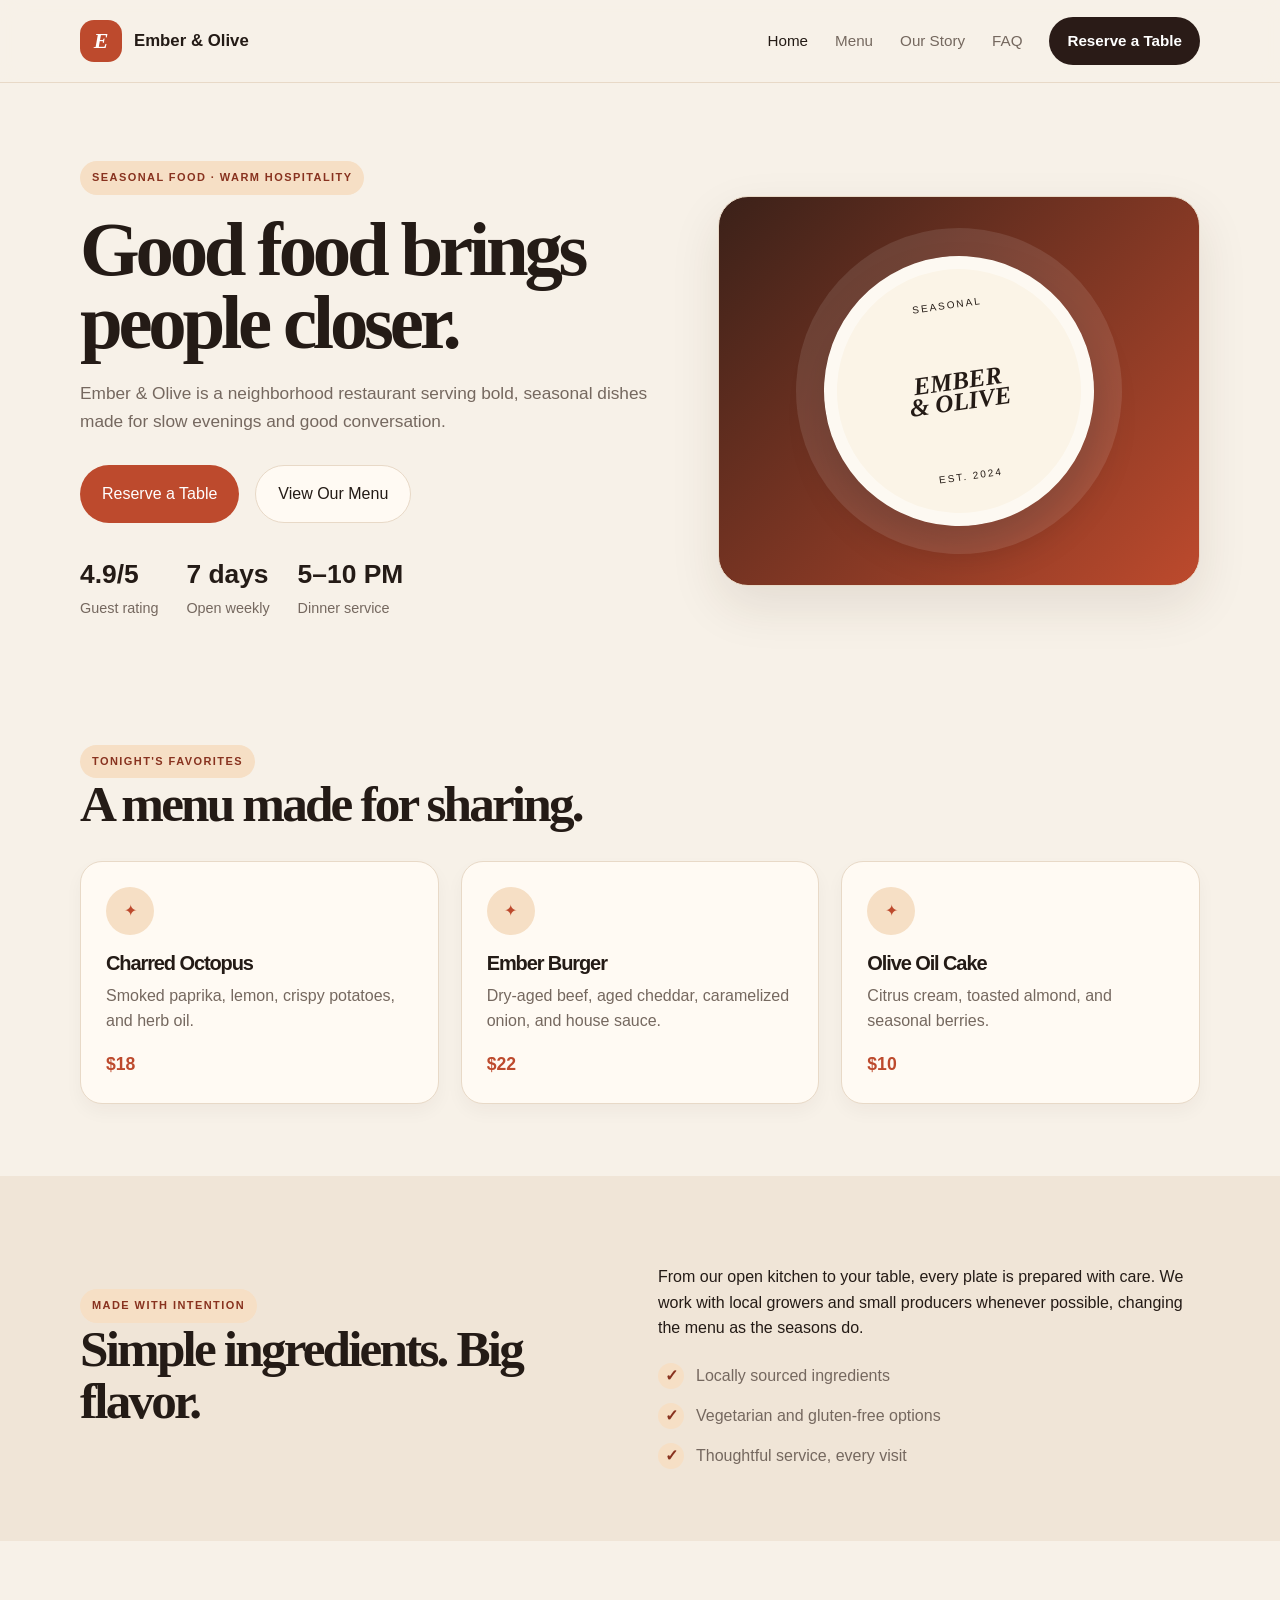
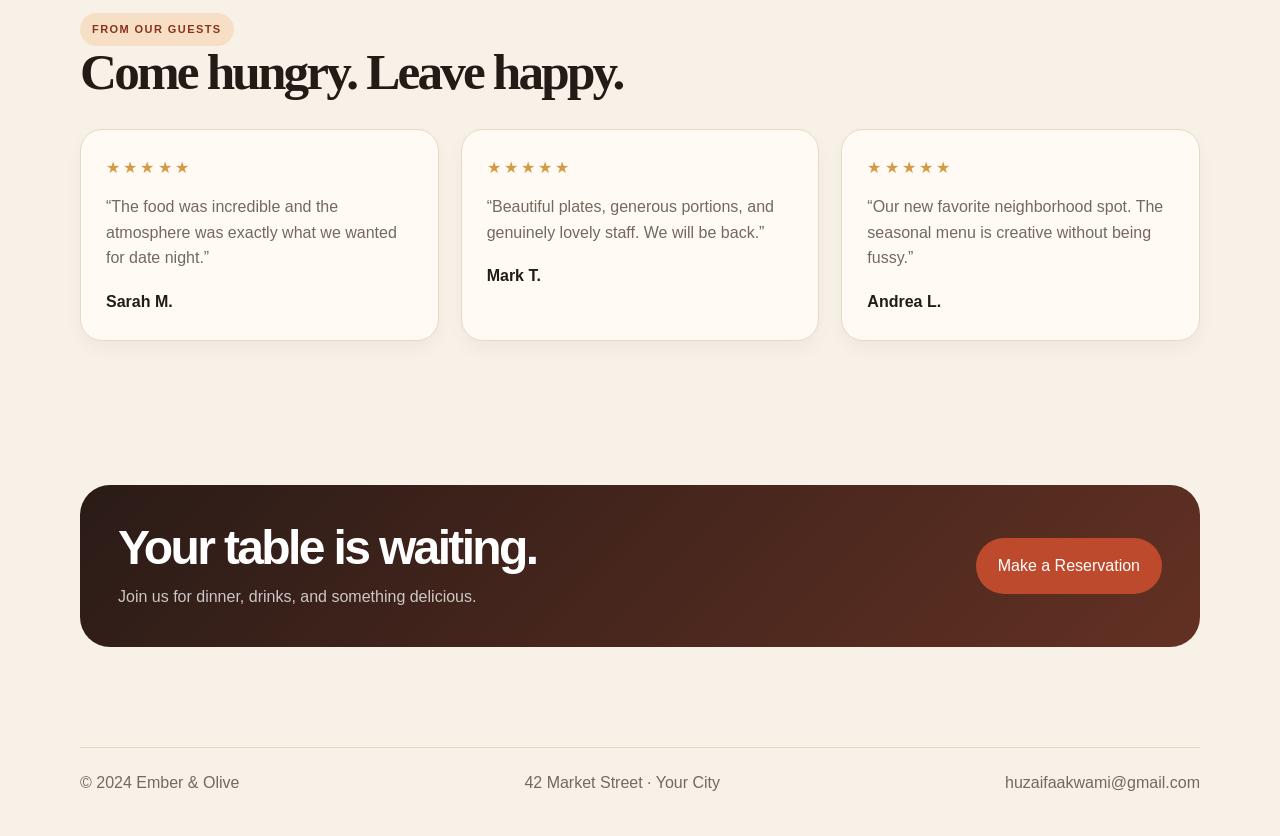
==== commit bc037c7b: "Convert cleaning service project into Ember and Olive restaurant website" ====
--- a/projects/business-landing-page/index.html
+++ b/projects/business-landing-page/index.html
@@ -1,173 +1,19 @@
-<!DOCTYPE html>
+<!doctype html>
 <html lang="en">
-  <head>
-    <meta charset="UTF-8" />
-    <meta name="viewport" content="width=device-width, initial-scale=1.0" />
-    <meta name="description" content="PrimeCare Cleaning offers reliable residential and commercial cleaning services for homes and offices." />
-    <title>PrimeCare Cleaning | Home</title>
-    <link rel="stylesheet" href="style.css" />
-  </head>
-  <body>
-    <header class="site-header">
-      <div class="container header-inner">
-        <a class="brand" href="index.html" aria-label="PrimeCare home">
-          <span class="brand-mark">P</span>
-          <span>PrimeCare</span>
-        </a>
-        <nav class="nav" aria-label="Main navigation">
-          <a href="index.html" class="active">Home</a>
-          <a href="services.html">Services</a>
-          <a href="about.html">About</a>
-          <a href="faq.html">FAQ</a>
-          <a href="contact.html" class="nav-cta">Book a Visit</a>
-        </nav>
-      </div>
-    </header>
-
-    <main>
-      <section class="hero">
-        <div class="container hero-grid">
-          <div>
-            <span class="eyebrow">Trusted local cleaning experts</span>
-            <h1>Fresh spaces. Reliable service. Peace of mind.</h1>
-            <p class="lead">PrimeCare Cleaning helps homes and businesses look their best with dependable, detail-focused cleaning you can trust.</p>
-            <div class="hero-actions">
-              <a class="button button-primary" href="contact.html">Get a Free Quote</a>
-              <a class="button button-secondary" href="services.html">Explore Services</a>
-            </div>
-            <div class="hero-stats">
-              <div class="stat">
-                <strong>1,200+</strong>
-                <span>Happy clients</span>
-              </div>
-              <div class="stat">
-                <strong>4.9/5</strong>
-                <span>Average rating</span>
-              </div>
-              <div class="stat">
-                <strong>24/7</strong>
-                <span>Fast booking</span>
-              </div>
-            </div>
-          </div>
-
-          <div class="hero-visual">
-            <div class="mockup">
-              <div class="mockup-top">
-                <span class="dot red"></span>
-                <span class="dot yellow"></span>
-                <span class="dot green"></span>
-              </div>
-              <div class="mockup-body">
-                <div class="card">
-                  <p class="mini-label">Customer rating</p>
-                  <h3>4.9</h3>
-                  <div class="mini-chart"></div>
-                </div>
-                <div class="card">
-                  <p class="mini-label">Next visit</p>
-                  <h3>Tuesday</h3>
-                  <p>2-bedroom home</p>
-                  <div class="price-pill">
-                    <span>$89</span>
-                    <span class="status">Confirmed</span>
-                  </div>
-                </div>
-              </div>
-            </div>
-          </div>
-        </div>
-      </section>
-
-      <section class="section-intro">
-        <div class="container">
-          <div class="section-heading">
-            <span class="eyebrow">Our services</span>
-            <h2>Cleaning solutions that fit your life.</h2>
-          </div>
-          <div class="service-list">
-            <article class="service-card">
-              <div class="icon-box">01</div>
-              <h3>Home Cleaning</h3>
-              <p>Routine care for homes, apartments, and family spaces with a focus on comfort and consistency.</p>
-            </article>
-            <article class="service-card">
-              <div class="icon-box">02</div>
-              <h3>Office Cleaning</h3>
-              <p>Productive workspaces start with clean desks, fresh surfaces, and spotless common areas.</p>
-            </article>
-            <article class="service-card">
-              <div class="icon-box">03</div>
-              <h3>Deep Cleaning</h3>
-              <p>For seasonal resets, move-ins, and spaces that need more than a standard touch-up.</p>
-            </article>
-          </div>
-        </div>
-      </section>
-
-      <section class="section-light">
-        <div class="container about-grid">
-          <div class="about-box">
-            <span class="eyebrow">Why choose us</span>
-            <h2>Professional care, built around your routine.</h2>
-          </div>
-          <div class="about-box">
-            <p>At PrimeCare, we treat every home and office with respect, reliability, and detail. We believe a clean space should feel effortless—with attentive service and consistent results.</p>
-            <div class="feature-list">
-              <div class="feature-item"><span class="check">✓</span><span>Flexible scheduling</span></div>
-              <div class="feature-item"><span class="check">✓</span><span>Friendly, trained staff</span></div>
-              <div class="feature-item"><span class="check">✓</span><span>Transparent pricing</span></div>
-            </div>
-          </div>
-        </div>
-      </section>
-
-      <section>
-        <div class="container">
-          <div class="section-heading">
-            <span class="eyebrow">Testimonials</span>
-            <h2>Clients trust us to keep their spaces fresh.</h2>
-          </div>
-          <div class="reviews">
-            <article class="review">
-              <div class="stars">★★★★★</div>
-              <p>“PrimeCare was thorough, punctual, and unbelievably easy to work with. Our home feels brighter and calmer now.”</p>
-              <strong>Sarah M.</strong>
-            </article>
-            <article class="review">
-              <div class="stars">★★★★★</div>
-              <p>“We needed office cleaning that was dependable and professional. They delivered exactly that.”</p>
-              <strong>Mark T.</strong>
-            </article>
-            <article class="review">
-              <div class="stars">★★★★★</div>
-              <p>“The team is respectful, consistent, and the quality has been outstanding every time.”</p>
-              <strong>Andrea L.</strong>
-            </article>
-          </div>
-        </div>
-      </section>
-
-      <section>
-        <div class="container cta">
-          <div class="cta-inner">
-            <div>
-              <h3>Ready for a fresher space?</h3>
-              <p>Book your free quote today and let us handle the cleaning.</p>
-            </div>
-            <a class="button button-primary" href="contact.html">Book a Quote</a>
-          </div>
-        </div>
-      </section>
-    </main>
-
-    <footer class="site-footer">
-      <div class="container footer-inner">
-        <span>© 2024 PrimeCare Cleaning</span>
-        <span>Call: (555) 123-4567</span>
-        <span>Email: huzaifaakwami@gmail.com</span>
-      </div>
-    </footer>
-  </body>
-</html>
-
+<head>
+  <meta charset="UTF-8">
+  <meta name="viewport" content="width=device-width,initial-scale=1">
+  <meta name="description" content="Ember & Olive is a modern neighborhood restaurant serving seasonal food, craft drinks, and warm hospitality.">
+  <title>Ember & Olive | Modern Neighborhood Restaurant</title>
+  <link rel="stylesheet" href="style.css">
+</head>
+<body>
+<header class="site-header"><div class="container header-inner"><a class="brand" href="index.html"><span class="brand-mark">E</span><span>Ember &amp; Olive</span></a><nav class="nav"><a class="active" href="index.html">Home</a><a href="services.html">Menu</a><a href="about.html">Our Story</a><a href="faq.html">FAQ</a><a class="nav-cta" href="contact.html">Reserve a Table</a></nav></div></header>
+<main>
+<section class="hero"><div class="container hero-grid"><div><span class="eyebrow">Seasonal food · warm hospitality</span><h1>Good food brings people closer.</h1><p class="lead">Ember &amp; Olive is a neighborhood restaurant serving bold, seasonal dishes made for slow evenings and good conversation.</p><div class="hero-actions"><a class="button button-primary" href="contact.html">Reserve a Table</a><a class="button button-secondary" href="services.html">View Our Menu</a></div><div class="hero-stats"><div class="stat"><strong>4.9/5</strong><span>Guest rating</span></div><div class="stat"><strong>7 days</strong><span>Open weekly</span></div><div class="stat"><strong>5–10 PM</strong><span>Dinner service</span></div></div></div><div class="hero-visual food-visual"><div class="plate"><span>seasonal</span><strong>EMBER<br>&amp; OLIVE</strong><small>EST. 2024</small></div></div></div></section>
+<section><div class="container"><div class="section-heading"><span class="eyebrow">Tonight's favorites</span><h2>A menu made for sharing.</h2></div><div class="service-list"><article class="service-card"><div class="dish-icon">✦</div><h3>Charred Octopus</h3><p>Smoked paprika, lemon, crispy potatoes, and herb oil.</p><strong class="price">$18</strong></article><article class="service-card"><div class="dish-icon">✦</div><h3>Ember Burger</h3><p>Dry-aged beef, aged cheddar, caramelized onion, and house sauce.</p><strong class="price">$22</strong></article><article class="service-card"><div class="dish-icon">✦</div><h3>Olive Oil Cake</h3><p>Citrus cream, toasted almond, and seasonal berries.</p><strong class="price">$10</strong></article></div></div></section>
+<section class="section-light"><div class="container about-grid"><div class="about-box"><span class="eyebrow">Made with intention</span><h2>Simple ingredients. Big flavor.</h2></div><div class="about-box"><p>From our open kitchen to your table, every plate is prepared with care. We work with local growers and small producers whenever possible, changing the menu as the seasons do.</p><div class="feature-list"><div class="feature-item"><span class="check">✓</span><span>Locally sourced ingredients</span></div><div class="feature-item"><span class="check">✓</span><span>Vegetarian and gluten-free options</span></div><div class="feature-item"><span class="check">✓</span><span>Thoughtful service, every visit</span></div></div></div></div></section>
+<section><div class="container"><div class="section-heading"><span class="eyebrow">From our guests</span><h2>Come hungry. Leave happy.</h2></div><div class="reviews"><article class="review"><div class="stars">★★★★★</div><p>“The food was incredible and the atmosphere was exactly what we wanted for date night.”</p><strong>Sarah M.</strong></article><article class="review"><div class="stars">★★★★★</div><p>“Beautiful plates, generous portions, and genuinely lovely staff. We will be back.”</p><strong>Mark T.</strong></article><article class="review"><div class="stars">★★★★★</div><p>“Our new favorite neighborhood spot. The seasonal menu is creative without being fussy.”</p><strong>Andrea L.</strong></article></div></div></section>
+<section><div class="container cta"><div class="cta-inner"><div><h3>Your table is waiting.</h3><p>Join us for dinner, drinks, and something delicious.</p></div><a class="button button-primary" href="contact.html">Make a Reservation</a></div></div></section>
+</main><footer class="site-footer"><div class="container footer-inner"><span>© 2024 Ember &amp; Olive</span><span>42 Market Street · Your City</span><span>huzaifaakwami@gmail.com</span></div></footer>
+</body></html>
--- a/projects/business-landing-page/style.css
+++ b/projects/business-landing-page/style.css
@@ -1,524 +1 @@
-:root {
-  --bg: #f6f3ee;
-  --panel: #ffffff;
-  --ink: #17181c;
-  --muted: #5d6168;
-  --line: #e7e1d6;
-  --accent: #0ea5a4;
-  --accent-dark: #0a7d7c;
-  --gold: #e4c06d;
-  --shadow: 0 20px 50px rgba(15, 23, 42, 0.08);
-}
-
-* { box-sizing: border-box; }
-html { scroll-behavior: smooth; }
-body {
-  margin: 0;
-  font-family: Arial, Helvetica, sans-serif;
-  line-height: 1.6;
-  color: var(--ink);
-  background: var(--bg);
-}
-
-a { color: inherit; text-decoration: none; }
-img { max-width: 100%; display: block; }
-.container {
-  width: min(1120px, calc(100% - 32px));
-  margin: 0 auto;
-}
-
-.site-header {
-  position: sticky;
-  top: 0;
-  z-index: 20;
-  background: rgba(246, 243, 238, 0.9);
-  backdrop-filter: blur(12px);
-  border-bottom: 1px solid var(--line);
-}
-
-.header-inner {
-  display: flex;
-  align-items: center;
-  justify-content: space-between;
-  height: 82px;
-}
-
-.brand {
-  display: flex;
-  align-items: center;
-  gap: 12px;
-  font-weight: 700;
-}
-
-.brand-mark {
-  width: 42px;
-  height: 42px;
-  border-radius: 12px;
-  background: linear-gradient(135deg, var(--accent), #49d6d2);
-  color: white;
-  display: grid;
-  place-items: center;
-  font-size: 18px;
-}
-
-.nav {
-  display: flex;
-  align-items: center;
-  gap: 28px;
-  color: var(--muted);
-}
-
-.nav a:hover,
-.nav a.active { color: var(--ink); }
-
-.nav-cta {
-  background: var(--ink);
-  color: white !important;
-  padding: 12px 18px;
-  border-radius: 999px;
-  font-weight: 600;
-}
-
-.eyebrow {
-  display: inline-block;
-  background: #dff8f6;
-  color: var(--accent-dark);
-  font-weight: 700;
-  font-size: 12px;
-  letter-spacing: 0.12em;
-  text-transform: uppercase;
-  padding: 8px 12px;
-  border-radius: 999px;
-}
-
-.hero,
-.page-hero {
-  padding: 72px 0 48px;
-}
-
-.hero-grid {
-  display: grid;
-  grid-template-columns: 1.1fr 0.9fr;
-  gap: 48px;
-  align-items: center;
-}
-
-h1, h2, h3 {
-  margin: 0;
-  line-height: 1.06;
-  letter-spacing: -0.05em;
-}
-
-h1 {
-  font-size: clamp(2.8rem, 6vw, 4.6rem);
-  margin-top: 18px;
-}
-
-h2 {
-  font-size: clamp(2rem, 4vw, 3rem);
-}
-
-.lead {
-  color: var(--muted);
-  font-size: 1.08rem;
-  max-width: 600px;
-  margin-top: 18px;
-}
-
-.hero-actions {
-  display: flex;
-  gap: 18px;
-  margin-top: 30px;
-  flex-wrap: wrap;
-}
-
-.button {
-  display: inline-flex;
-  align-items: center;
-  justify-content: center;
-  padding: 16px 22px;
-  border-radius: 999px;
-  font-weight: 700;
-}
-
-.button-primary {
-  background: var(--accent);
-  color: white;
-}
-
-.button-secondary {
-  border: 1px solid var(--line);
-  background: white;
-}
-
-.hero-stats {
-  display: flex;
-  gap: 26px;
-  margin-top: 28px;
-  flex-wrap: wrap;
-}
-
-.stat strong {
-  display: block;
-  font-size: 1.7rem;
-}
-
-.stat span {
-  color: var(--muted);
-  font-size: 0.9rem;
-}
-
-.hero-visual {
-  background: linear-gradient(135deg, #dff7f6, #f5efe5);
-  border: 1px solid var(--line);
-  border-radius: 30px;
-  padding: 18px;
-  box-shadow: var(--shadow);
-}
-
-.mockup {
-  background: white;
-  border: 1px solid var(--line);
-  border-radius: 24px;
-  overflow: hidden;
-}
-
-.mockup-top {
-  background: #f5f5f3;
-  border-bottom: 1px solid var(--line);
-  padding: 12px 18px;
-  display: flex;
-  gap: 8px;
-}
-
-.dot {
-  width: 10px;
-  height: 10px;
-  border-radius: 50%;
-}
-
-.dot.red { background: #f76969; }
-.dot.yellow { background: #f5c75a; }
-.dot.green { background: #56cc8d; }
-
-.mockup-body {
-  display: grid;
-  grid-template-columns: 1fr 1fr;
-  gap: 16px;
-  padding: 18px;
-}
-
-.card {
-  border: 1px solid var(--line);
-  border-radius: 18px;
-  padding: 16px;
-  background: white;
-}
-
-.mini-label,
-.mini-label + h3 {
-  margin: 0;
-}
-
-.mini-label {
-  color: var(--muted);
-  font-size: 12px;
-  text-transform: uppercase;
-  letter-spacing: 0.12em;
-  margin-bottom: 12px;
-}
-
-.card h3 {
-  font-size: 2rem;
-  margin-bottom: 10px;
-}
-
-.mini-chart {
-  background: linear-gradient(180deg, #dff7f6, #ffffff);
-  height: 130px;
-  border-radius: 14px;
-  position: relative;
-  overflow: hidden;
-}
-
-.mini-chart::before {
-  content: "";
-  position: absolute;
-  inset: 24px 16px 18px 16px;
-  border-radius: 10px;
-  background: linear-gradient(180deg, rgba(14,165,164,0.2), rgba(14,165,164,0.05));
-  clip-path: polygon(0% 69%, 18% 60%, 35% 70%, 52% 35%, 68% 50%, 84% 18%, 100% 0%, 100% 100%, 0% 100%);
-}
-
-.price-pill {
-  margin-top: 16px;
-  background: #eafaf9;
-  border-radius: 10px;
-  padding: 12px;
-  display: flex;
-  justify-content: space-between;
-  align-items: center;
-}
-
-.price-pill span:first-child { font-weight: 800; }
-.status {
-  font-size: 12px;
-  color: var(--accent-dark);
-  font-weight: 700;
-}
-
-section {
-  padding: 72px 0;
-}
-
-.section-heading {
-  margin-bottom: 30px;
-}
-
-.service-list,
-.reviews,
-.promise-grid {
-  display: grid;
-  grid-template-columns: repeat(3, minmax(0, 1fr));
-  gap: 22px;
-}
-
-.service-card,
-.review,
-.feature-box,
-.promise-card,
-.contact-panel,
-.story-panel {
-  background: white;
-  border: 1px solid var(--line);
-  border-radius: 22px;
-  padding: 24px;
-  box-shadow: 0 8px 18px rgba(15, 23, 42, 0.03);
-}
-
-.icon-box {
-  width: 48px;
-  height: 48px;
-  border-radius: 14px;
-  background: #e8f9f8;
-  display: grid;
-  place-items: center;
-  color: var(--accent-dark);
-  font-weight: 700;
-  margin-bottom: 18px;
-}
-
-.service-card h3,
-.review strong,
-.feature-box h3,
-.promise-card h3 {
-  font-size: 1.25rem;
-  margin: 0 0 12px;
-}
-
-.service-card p,
-.review p,
-.feature-box p,
-.promise-card p,
-.story-panel p,
-.faq-item p {
-  color: var(--muted);
-  margin: 0;
-}
-
-.section-light {
-  background: #f1efe8;
-}
-
-.about-grid {
-  display: grid;
-  grid-template-columns: 1fr 1fr;
-  gap: 36px;
-  align-items: center;
-}
-
-.large-gap {
-  gap: 40px;
-}
-
-.feature-list {
-  display: grid;
-  gap: 14px;
-  margin-top: 22px;
-}
-
-.feature-item {
-  display: flex;
-  align-items: center;
-  gap: 12px;
-  color: var(--muted);
-}
-
-.check {
-  width: 26px;
-  height: 26px;
-  border-radius: 50%;
-  background: #dff8f6;
-  display: grid;
-  place-items: center;
-  color: var(--accent-dark);
-  font-weight: 700;
-}
-
-.stars {
-  color: var(--gold);
-  letter-spacing: 0.2em;
-  margin-bottom: 14px;
-}
-
-.review strong {
-  display: block;
-  margin-top: 18px;
-}
-
-.cta {
-  background: linear-gradient(135deg, #101318 0%, #1f2a36 100%);
-  color: white;
-  border-radius: 30px;
-  padding: 38px;
-}
-
-.cta-inner {
-  display: flex;
-  align-items: center;
-  justify-content: space-between;
-  gap: 22px;
-  flex-wrap: wrap;
-}
-
-.cta h3 {
-  font-size: clamp(2rem, 4vw, 3rem);
-  margin-bottom: 12px;
-}
-
-.cta p {
-  margin: 0;
-  color: rgba(255,255,255,0.72);
-}
-
-.site-footer {
-  padding: 28px 0 40px;
-  color: var(--muted);
-}
-
-.footer-inner {
-  border-top: 1px solid var(--line);
-  padding-top: 22px;
-  display: flex;
-  justify-content: space-between;
-  gap: 20px;
-  flex-wrap: wrap;
-}
-
-.page-hero {
-  text-align: center;
-}
-
-.compact-hero h1 {
-  margin-bottom: 0;
-}
-
-.service-grid {
-  display: grid;
-  grid-template-columns: repeat(3, minmax(0, 1fr));
-  gap: 20px;
-}
-
-.price-tag {
-  display: inline-block;
-  margin-top: 16px;
-  background: #eafaf9;
-  color: var(--accent-dark);
-  padding: 8px 12px;
-  border-radius: 999px;
-  font-size: 0.8rem;
-  font-weight: 700;
-}
-
-.cta-inline {
-  display: flex;
-  justify-content: space-between;
-  align-items: center;
-  gap: 18px;
-  flex-wrap: wrap;
-}
-
-.story-panel {
-  min-height: 100%;
-}
-
-.accent-panel {
-  background: #ebfbf9;
-}
-
-.faq-list {
-  display: grid;
-  gap: 18px;
-}
-
-.faq-item {
-  background: white;
-  border: 1px solid var(--line);
-  border-radius: 18px;
-  padding: 20px 22px;
-}
-
-.faq-item h3 {
-  margin-bottom: 10px;
-}
-
-.contact-grid {
-  display: grid;
-  grid-template-columns: 1.2fr 0.8fr;
-  gap: 24px;
-  align-items: start;
-}
-
-.contact-form {
-  display: grid;
-  gap: 18px;
-}
-
-.contact-form label {
-  display: grid;
-  gap: 8px;
-  font-weight: 700;
-  color: var(--ink);
-}
-
-.contact-form input,
-.contact-form select,
-.contact-form textarea {
-  width: 100%;
-  border: 1px solid var(--line);
-  border-radius: 14px;
-  padding: 14px 16px;
-  font: inherit;
-  background: white;
-}
-
-.info-panel p {
-  color: var(--muted);
-  margin: 0 0 10px;
-}
-
-@media (max-width: 900px) {
-  .hero-grid,
-  .about-grid,
-  .service-list,
-  .reviews,
-  .service-grid,
-  .contact-grid,
-  .promise-grid {
-    grid-template-columns: 1fr;
-  }
-
-  .nav {
-    display: none;
-  }
-}
+:root{--bg:#f7f1e8;--panel:#fffaf3;--ink:#241b16;--muted:#75685f;--line:#e8d9c7;--accent:#bd4a2d;--accent-dark:#88321f;--gold:#d39b45;--dark:#2a1b17;--shadow:0 20px 50px rgba(58,35,20,.1)}*{box-sizing:border-box}html{scroll-behavior:smooth}body{margin:0;background:var(--bg);color:var(--ink);font-family:Arial,Helvetica,sans-serif;line-height:1.6}a{color:inherit;text-decoration:none}.container{width:min(1120px,calc(100% - 32px));margin:auto}.site-header{position:sticky;top:0;z-index:20;background:rgba(247,241,232,.92);backdrop-filter:blur(12px);border-bottom:1px solid var(--line)}.header-inner{height:82px;display:flex;align-items:center;justify-content:space-between}.brand{display:flex;align-items:center;gap:12px;font-weight:700;font-size:1.05rem}.brand-mark{width:42px;height:42px;border-radius:14px;background:var(--accent);color:#fff;display:grid;place-items:center;font:italic 700 22px Georgia,serif}.nav{display:flex;align-items:center;gap:27px;color:var(--muted);font-size:.95rem}.nav a:hover,.nav a.active{color:var(--ink)}.nav-cta{background:var(--dark);color:#fff!important;padding:12px 18px;border-radius:999px;font-weight:700}.eyebrow{display:inline-block;background:#f6dfc5;color:var(--accent-dark);font-weight:700;font-size:11px;letter-spacing:.13em;text-transform:uppercase;padding:8px 12px;border-radius:999px}.hero,.page-hero{padding:78px 0 52px}.hero-grid{display:grid;grid-template-columns:1.1fr .9fr;gap:48px;align-items:center}.page-hero{text-align:center}.compact-hero h1{max-width:780px;margin:18px auto 0}.centered{margin-left:auto;margin-right:auto}h1,h2,h3{margin:0;line-height:1.06;letter-spacing:-.055em}h1{font:700 clamp(2.8rem,6vw,5rem)/.96 Georgia,serif;margin-top:18px}h2{font:700 clamp(2rem,4vw,3.2rem)/1.02 Georgia,serif}h3{font-size:1.25rem}.lead{color:var(--muted);font-size:1.08rem;max-width:600px;margin-top:20px}.hero-actions{display:flex;gap:16px;margin-top:30px;flex-wrap:wrap}.button{display:inline-flex;align-items:center;justify-content:center;padding:15px 22px;border-radius:999px;font-weight:700;border:0;cursor:pointer;font:inherit}.button-primary{background:var(--accent);color:#fff}.button-primary:hover{background:var(--accent-dark)}.button-secondary{border:1px solid var(--line);background:var(--panel)}.hero-stats{display:flex;gap:28px;margin-top:30px;flex-wrap:wrap}.stat strong{display:block;font-size:1.65rem}.stat span{font-size:.9rem;color:var(--muted)}.hero-visual{min-height:390px;border:1px solid var(--line);border-radius:30px;box-shadow:var(--shadow);display:grid;place-items:center;overflow:hidden}.food-visual{background:radial-gradient(circle at 50% 45%,#efc278 0 8%,transparent 8.5%),radial-gradient(circle at 45% 55%,#b94b2e 0 13%,transparent 13.5%),radial-gradient(circle at 62% 55%,#6c7b35 0 11%,transparent 11.5%),linear-gradient(135deg,#3b2119,#bd4a2d)}.plate{width:270px;height:270px;border-radius:50%;background:#fbf4e7;border:13px solid rgba(255,255,255,.45);box-shadow:0 0 0 28px rgba(255,255,255,.1),0 24px 40px rgba(0,0,0,.2);display:grid;place-items:center;text-align:center;transform:rotate(-8deg)}.plate strong{font:italic 700 25px Georgia,serif;line-height:.85}.plate span,.plate small{font-size:10px;letter-spacing:.2em;text-transform:uppercase}.section-light{background:#f0e5d7}section{padding:72px 0}.section-heading{margin-bottom:30px}.service-list,.reviews,.promise-grid{display:grid;grid-template-columns:repeat(3,minmax(0,1fr));gap:22px}.service-card,.review,.feature-box,.promise-card,.contact-panel,.story-panel{background:var(--panel);border:1px solid var(--line);border-radius:22px;padding:25px;box-shadow:0 8px 18px rgba(58,35,20,.04)}.dish-icon{width:48px;height:48px;border-radius:50%;background:#f6dfc5;color:var(--accent);display:grid;place-items:center;margin-bottom:18px}.service-card h3,.feature-box h3,.promise-card h3{margin-bottom:9px}.service-card p,.review p,.feature-box p,.promise-card p,.story-panel p,.faq-item p{color:var(--muted);margin:0}.price{display:block;color:var(--accent);font-size:1.1rem;margin-top:16px}.about-grid{display:grid;grid-template-columns:1fr 1fr;gap:36px;align-items:center}.large-gap{gap:42px}.feature-list{display:grid;gap:14px;margin-top:22px}.feature-item{display:flex;align-items:center;gap:12px;color:var(--muted)}.check{width:26px;height:26px;border-radius:50%;background:#f6dfc5;display:grid;place-items:center;color:var(--accent-dark);font-weight:700;flex:none}.accent-panel{background:#fff0df}.stars{color:var(--gold);letter-spacing:.2em;margin-bottom:14px}.review strong{display:block;margin-top:18px}.cta{background:linear-gradient(135deg,#2a1b17,#633123);color:#fff;border-radius:30px;padding:38px}.cta-inner,.cta-inline{display:flex;align-items:center;justify-content:space-between;gap:22px;flex-wrap:wrap}.cta h3{font-size:clamp(2rem,4vw,3rem);margin-bottom:10px}.cta p{margin:0;color:rgba(255,255,255,.75)}.site-footer{padding:28px 0 40px;color:var(--muted)}.footer-inner{border-top:1px solid var(--line);padding-top:22px;display:flex;justify-content:space-between;gap:20px;flex-wrap:wrap}.menu-grid{display:grid;grid-template-columns:repeat(3,minmax(0,1fr));gap:20px}.menu-card{background:var(--panel);border:1px solid var(--line);border-radius:22px;padding:28px}.menu-label{color:var(--accent);font-weight:700;text-transform:uppercase;letter-spacing:.13em;font-size:11px}.menu-item{display:flex;justify-content:space-between;gap:16px;padding:22px 0;border-bottom:1px solid var(--line)}.menu-item:last-child{border-bottom:0;padding-bottom:0}.menu-item h3{font:700 1.1rem Georgia,serif;letter-spacing:-.02em}.menu-item p{color:var(--muted);font-size:.9rem;margin:6px 0 0}.menu-item>strong{color:var(--accent);white-space:nowrap}.price-tag{display:inline-block;margin-top:16px;background:#f6dfc5;color:var(--accent-dark);padding:8px 12px;border-radius:999px;font-size:.8rem;font-weight:700}.faq-list{display:grid;gap:18px}.faq-item{background:var(--panel);border:1px solid var(--line);border-radius:18px;padding:21px 23px}.faq-item h3{margin-bottom:9px}.contact-grid{display:grid;grid-template-columns:1.2fr .8fr;gap:24px;align-items:start}.contact-form{display:grid;gap:18px}.contact-form label{display:grid;gap:8px;font-weight:700}.contact-form input,.contact-form select,.contact-form textarea{width:100%;border:1px solid var(--line);border-radius:14px;padding:14px 16px;font:inherit;background:#fffaf3;color:var(--ink)}.info-panel p{color:var(--muted);margin:0 0 11px}.promise-card{min-height:150px}@media(max-width:900px){.hero-grid,.about-grid,.service-list,.reviews,.menu-grid,.contact-grid,.promise-grid{grid-template-columns:1fr}.nav{display:none}.hero-visual{min-height:320px}}
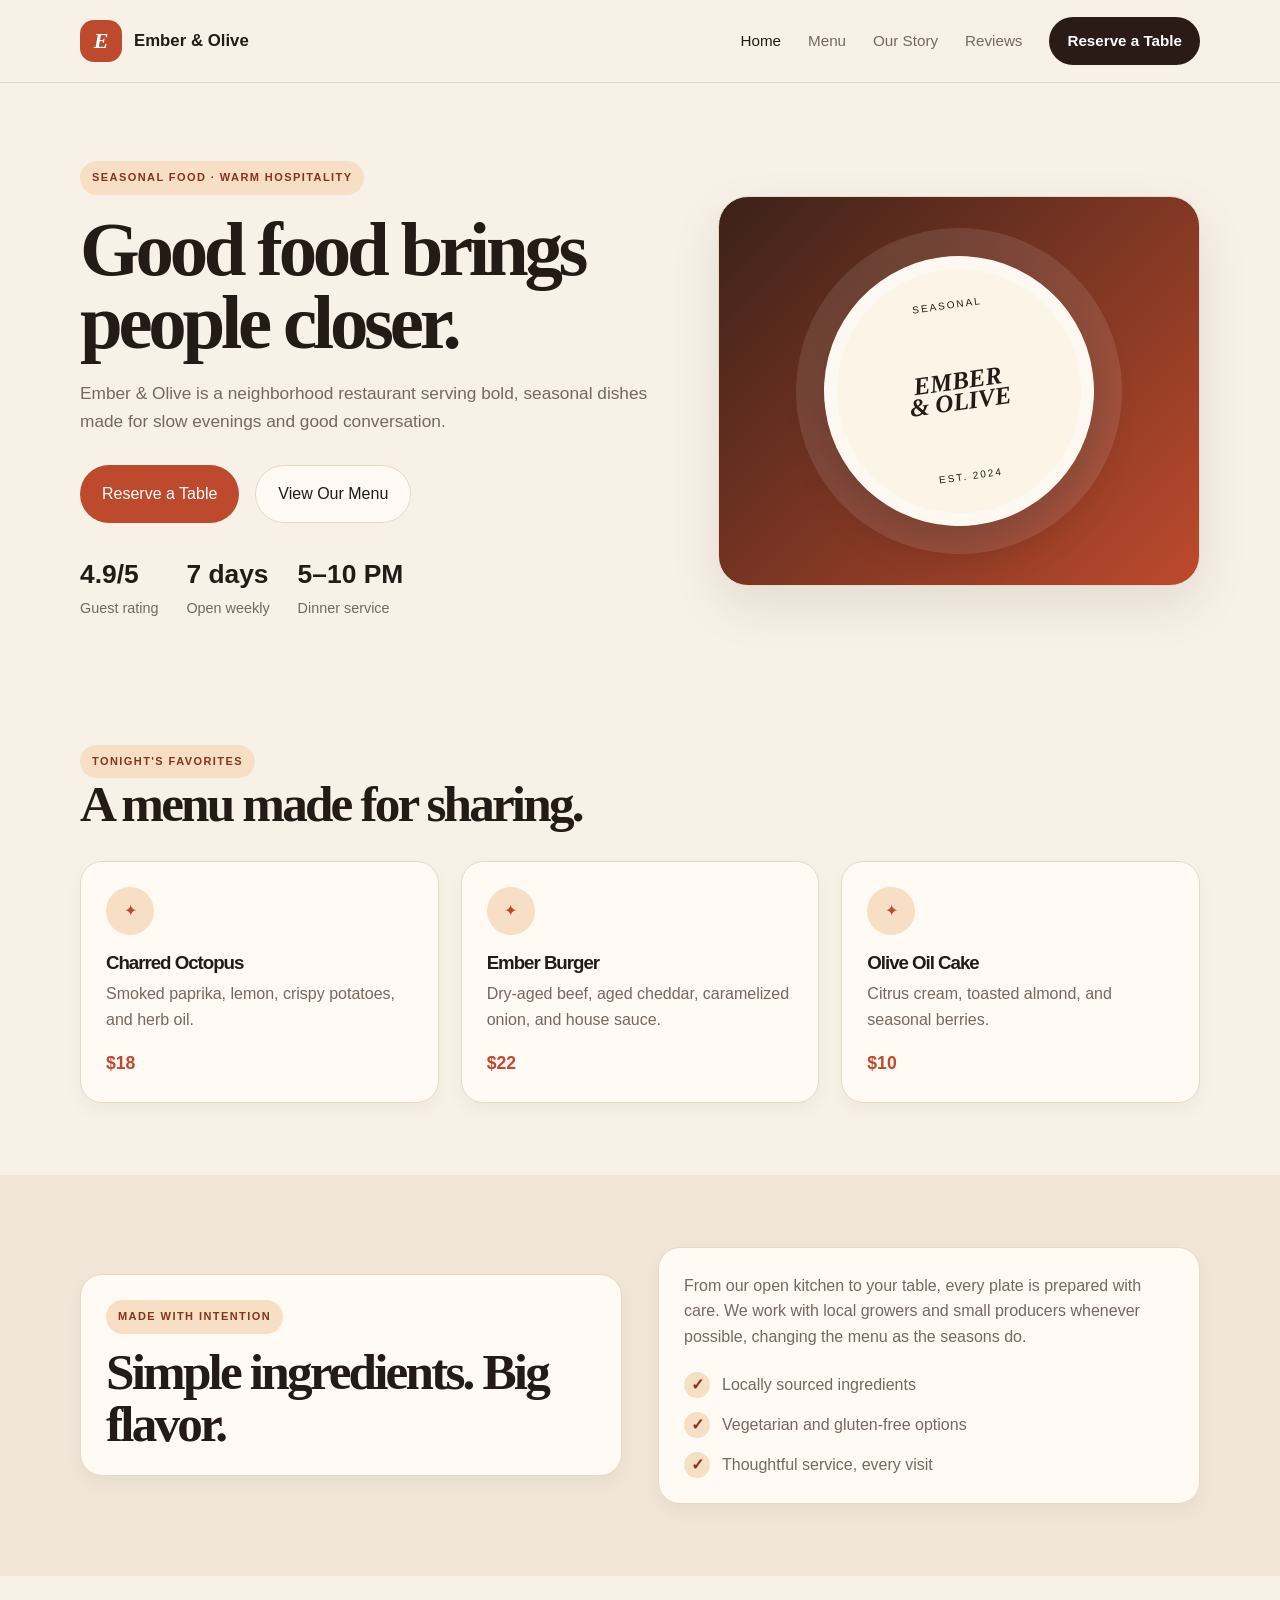
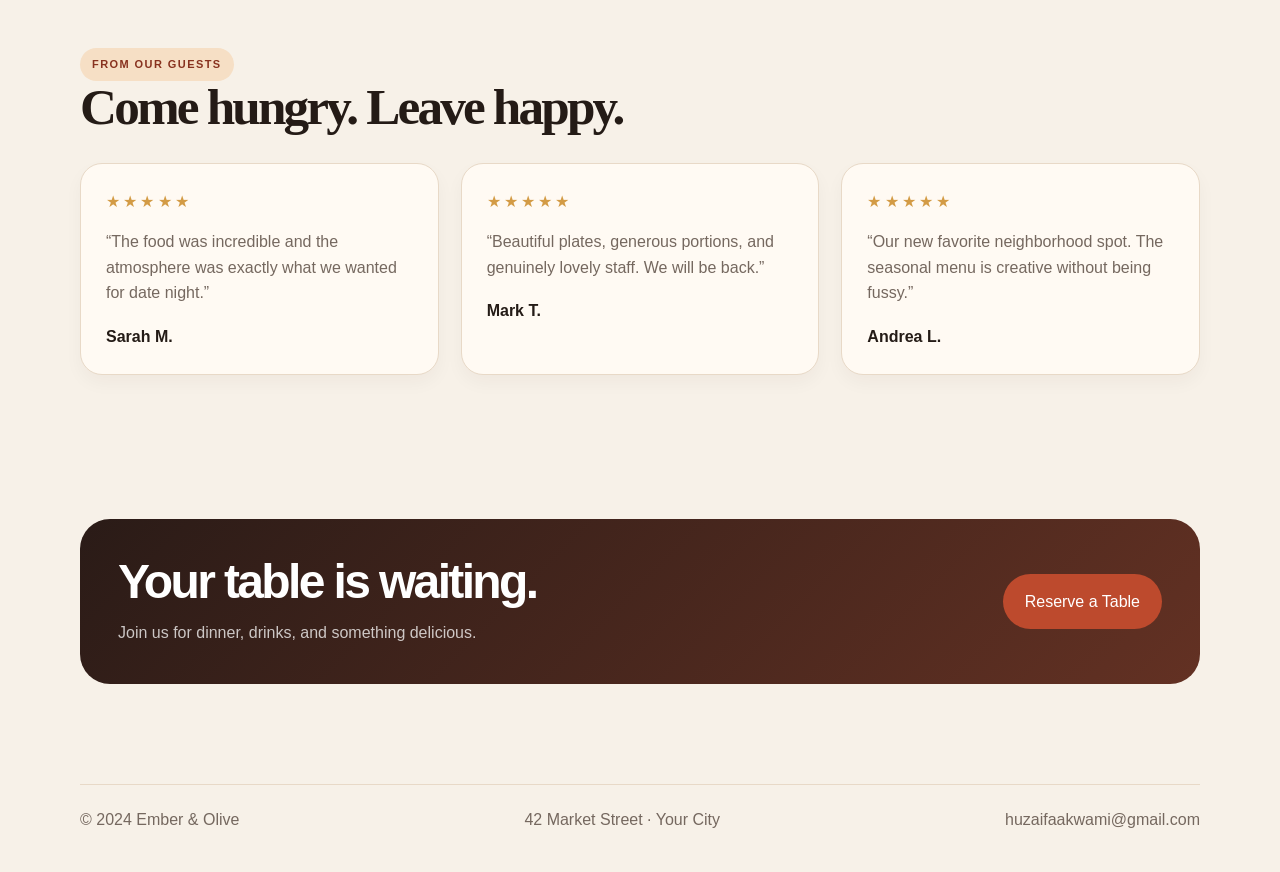
==== commit 04bbf24d: "Create single-file restaurant landing page" ====
--- a/projects/business-landing-page/index.html
+++ b/projects/business-landing-page/index.html
@@ -1,19 +1,144 @@
 <!doctype html>
 <html lang="en">
-<head>
-  <meta charset="UTF-8">
-  <meta name="viewport" content="width=device-width,initial-scale=1">
-  <meta name="description" content="Ember & Olive is a modern neighborhood restaurant serving seasonal food, craft drinks, and warm hospitality.">
-  <title>Ember & Olive | Modern Neighborhood Restaurant</title>
-  <link rel="stylesheet" href="style.css">
-</head>
-<body>
-<header class="site-header"><div class="container header-inner"><a class="brand" href="index.html"><span class="brand-mark">E</span><span>Ember &amp; Olive</span></a><nav class="nav"><a class="active" href="index.html">Home</a><a href="services.html">Menu</a><a href="about.html">Our Story</a><a href="faq.html">FAQ</a><a class="nav-cta" href="contact.html">Reserve a Table</a></nav></div></header>
-<main>
-<section class="hero"><div class="container hero-grid"><div><span class="eyebrow">Seasonal food · warm hospitality</span><h1>Good food brings people closer.</h1><p class="lead">Ember &amp; Olive is a neighborhood restaurant serving bold, seasonal dishes made for slow evenings and good conversation.</p><div class="hero-actions"><a class="button button-primary" href="contact.html">Reserve a Table</a><a class="button button-secondary" href="services.html">View Our Menu</a></div><div class="hero-stats"><div class="stat"><strong>4.9/5</strong><span>Guest rating</span></div><div class="stat"><strong>7 days</strong><span>Open weekly</span></div><div class="stat"><strong>5–10 PM</strong><span>Dinner service</span></div></div></div><div class="hero-visual food-visual"><div class="plate"><span>seasonal</span><strong>EMBER<br>&amp; OLIVE</strong><small>EST. 2024</small></div></div></div></section>
-<section><div class="container"><div class="section-heading"><span class="eyebrow">Tonight's favorites</span><h2>A menu made for sharing.</h2></div><div class="service-list"><article class="service-card"><div class="dish-icon">✦</div><h3>Charred Octopus</h3><p>Smoked paprika, lemon, crispy potatoes, and herb oil.</p><strong class="price">$18</strong></article><article class="service-card"><div class="dish-icon">✦</div><h3>Ember Burger</h3><p>Dry-aged beef, aged cheddar, caramelized onion, and house sauce.</p><strong class="price">$22</strong></article><article class="service-card"><div class="dish-icon">✦</div><h3>Olive Oil Cake</h3><p>Citrus cream, toasted almond, and seasonal berries.</p><strong class="price">$10</strong></article></div></div></section>
-<section class="section-light"><div class="container about-grid"><div class="about-box"><span class="eyebrow">Made with intention</span><h2>Simple ingredients. Big flavor.</h2></div><div class="about-box"><p>From our open kitchen to your table, every plate is prepared with care. We work with local growers and small producers whenever possible, changing the menu as the seasons do.</p><div class="feature-list"><div class="feature-item"><span class="check">✓</span><span>Locally sourced ingredients</span></div><div class="feature-item"><span class="check">✓</span><span>Vegetarian and gluten-free options</span></div><div class="feature-item"><span class="check">✓</span><span>Thoughtful service, every visit</span></div></div></div></div></section>
-<section><div class="container"><div class="section-heading"><span class="eyebrow">From our guests</span><h2>Come hungry. Leave happy.</h2></div><div class="reviews"><article class="review"><div class="stars">★★★★★</div><p>“The food was incredible and the atmosphere was exactly what we wanted for date night.”</p><strong>Sarah M.</strong></article><article class="review"><div class="stars">★★★★★</div><p>“Beautiful plates, generous portions, and genuinely lovely staff. We will be back.”</p><strong>Mark T.</strong></article><article class="review"><div class="stars">★★★★★</div><p>“Our new favorite neighborhood spot. The seasonal menu is creative without being fussy.”</p><strong>Andrea L.</strong></article></div></div></section>
-<section><div class="container cta"><div class="cta-inner"><div><h3>Your table is waiting.</h3><p>Join us for dinner, drinks, and something delicious.</p></div><a class="button button-primary" href="contact.html">Make a Reservation</a></div></div></section>
-</main><footer class="site-footer"><div class="container footer-inner"><span>© 2024 Ember &amp; Olive</span><span>42 Market Street · Your City</span><span>huzaifaakwami@gmail.com</span></div></footer>
-</body></html>
+  <head>
+    <meta charset="UTF-8" />
+    <meta name="viewport" content="width=device-width,initial-scale=1" />
+    <meta name="description" content="Ember & Olive is a modern neighborhood restaurant serving seasonal food, craft drinks, and warm hospitality." />
+    <title>Ember & Olive | Modern Neighborhood Restaurant</title>
+    <style>
+      :root { --bg:#f7f1e8; --panel:#fffaf3; --ink:#241b16; --muted:#75685f; --line:#e8d9c7; --accent:#bd4a2d; --accent-dark:#88321f; --gold:#d39b45; --dark:#2a1b17; --shadow:0 20px 50px rgba(58,35,20,.1); }
+      *{box-sizing:border-box} html{scroll-behavior:smooth} body{margin:0;background:var(--bg);color:var(--ink);font-family:Arial,Helvetica,sans-serif;line-height:1.6} a{color:inherit;text-decoration:none} .container{width:min(1120px,calc(100% - 32px));margin:auto} .site-header{position:sticky;top:0;z-index:20;background:rgba(247,241,232,.92);backdrop-filter:blur(12px);border-bottom:1px solid var(--line)} .header-inner{height:82px;display:flex;align-items:center;justify-content:space-between}.brand{display:flex;align-items:center;gap:12px;font-weight:700;font-size:1.05rem}.brand-mark{width:42px;height:42px;border-radius:14px;background:var(--accent);color:#fff;display:grid;place-items:center;font:italic 700 22px Georgia,serif}.nav{display:flex;align-items:center;gap:27px;color:var(--muted);font-size:.95rem}.nav a:hover,.nav a.active{color:var(--ink)}.nav-cta{background:var(--dark);color:#fff!important;padding:12px 18px;border-radius:999px;font-weight:700}.eyebrow{display:inline-block;background:#f6dfc5;color:var(--accent-dark);font-weight:700;font-size:11px;letter-spacing:.13em;text-transform:uppercase;padding:8px 12px;border-radius:999px}.hero{padding:78px 0 52px}.hero-grid{display:grid;grid-template-columns:1.1fr .9fr;gap:48px;align-items:center}h1,h2,h3{margin:0;line-height:1.06;letter-spacing:-.055em}h1{font:700 clamp(2.8rem,6vw,5rem)/.96 Georgia,serif;margin-top:18px}h2{font:700 clamp(2rem,4vw,3.2rem)/1.02 Georgia,serif}p{margin:0}.lead{color:var(--muted);font-size:1.08rem;max-width:600px;margin-top:20px}.hero-actions{display:flex;gap:16px;margin-top:30px;flex-wrap:wrap}.button{display:inline-flex;align-items:center;justify-content:center;padding:15px 22px;border-radius:999px;font-weight:700;border:0;cursor:pointer;font:inherit}.button-primary{background:var(--accent);color:#fff}.button-primary:hover{background:var(--accent-dark)}.button-secondary{border:1px solid var(--line);background:var(--panel)}.hero-stats{display:flex;gap:28px;margin-top:30px;flex-wrap:wrap}.stat strong{display:block;font-size:1.65rem}.stat span{font-size:.9rem;color:var(--muted)}.hero-visual{min-height:390px;border:1px solid var(--line);border-radius:30px;box-shadow:var(--shadow);display:grid;place-items:center;overflow:hidden}.food-visual{background:radial-gradient(circle at 50% 45%,#efc278 0 8%,transparent 8.5%),radial-gradient(circle at 45% 55%,#b94b2e 0 13%,transparent 13.5%),radial-gradient(circle at 62% 55%,#6c7b35 0 11%,transparent 11.5%),linear-gradient(135deg,#3b2119,#bd4a2d)}.plate{width:270px;height:270px;border-radius:50%;background:#fbf4e7;border:13px solid rgba(255,255,255,.45);box-shadow:0 0 0 28px rgba(255,255,255,.1),0 24px 40px rgba(0,0,0,.2);display:grid;place-items:center;text-align:center;transform:rotate(-8deg)}.plate strong{font:italic 700 25px Georgia,serif;line-height:.85}.plate span,.plate small{font-size:10px;letter-spacing:.2em;text-transform:uppercase}section{padding:72px 0}.section-heading{margin-bottom:30px}.service-list,.reviews,.promise-grid{display:grid;grid-template-columns:repeat(3,minmax(0,1fr));gap:22px}.service-card,.review,.feature-box,.promise-card,.contact-panel,.story-panel{background:var(--panel);border:1px solid var(--line);border-radius:22px;padding:25px;box-shadow:0 8px 18px rgba(58,35,20,.04)}.dish-icon{width:48px;height:48px;border-radius:50%;background:#f6dfc5;color:var(--accent);display:grid;place-items:center;margin-bottom:18px}.service-card h3,.feature-box h3,.promise-card h3{margin-bottom:9px}.service-card p,.review p,.feature-box p,.promise-card p,.story-panel p,.faq-item p{color:var(--muted);margin:0}.price{display:block;color:var(--accent);font-size:1.1rem;margin-top:16px}.section-light{background:#f0e5d7}.about-grid{display:grid;grid-template-columns:1fr 1fr;gap:36px;align-items:center}.feature-list{display:grid;gap:14px;margin-top:22px}.feature-item{display:flex;align-items:center;gap:12px;color:var(--muted)}.check{width:26px;height:26px;border-radius:50%;background:#f6dfc5;display:grid;place-items:center;color:var(--accent-dark);font-weight:700;flex:none}.stars{color:var(--gold);letter-spacing:.2em;margin-bottom:14px}.review strong{display:block;margin-top:18px}.cta{background:linear-gradient(135deg,#2a1b17,#633123);color:#fff;border-radius:30px;padding:38px}.cta-inner{display:flex;align-items:center;justify-content:space-between;gap:22px;flex-wrap:wrap}.cta h3{font-size:clamp(2rem,4vw,3rem);margin-bottom:12px}.cta p{margin:0;color:rgba(255,255,255,.75)}.site-footer{padding:28px 0 40px;color:var(--muted)}.footer-inner{border-top:1px solid var(--line);padding-top:22px;display:flex;justify-content:space-between;gap:20px;flex-wrap:wrap}@media(max-width:900px){.hero-grid,.about-grid,.service-list,.reviews{grid-template-columns:1fr}.nav{display:none}.hero-visual{min-height:320px}}
+    </style>
+  </head>
+  <body>
+    <header class="site-header">
+      <div class="container header-inner">
+        <a class="brand" href="#top" aria-label="Ember & Olive home"><span class="brand-mark">E</span><span>Ember &amp; Olive</span></a>
+        <nav class="nav" aria-label="Main navigation">
+          <a class="active" href="#top">Home</a>
+          <a href="#menu">Menu</a>
+          <a href="#story">Our Story</a>
+          <a href="#reviews">Reviews</a>
+          <a class="nav-cta" href="#contact">Reserve a Table</a>
+        </nav>
+      </div>
+    </header>
+
+    <main id="top">
+      <section class="hero">
+        <div class="container hero-grid">
+          <div>
+            <span class="eyebrow">Seasonal food · warm hospitality</span>
+            <h1>Good food brings people closer.</h1>
+            <p class="lead">Ember &amp; Olive is a neighborhood restaurant serving bold, seasonal dishes made for slow evenings and good conversation.</p>
+            <div class="hero-actions">
+              <a class="button button-primary" href="#contact">Reserve a Table</a>
+              <a class="button button-secondary" href="#menu">View Our Menu</a>
+            </div>
+            <div class="hero-stats">
+              <div class="stat"><strong>4.9/5</strong><span>Guest rating</span></div>
+              <div class="stat"><strong>7 days</strong><span>Open weekly</span></div>
+              <div class="stat"><strong>5–10 PM</strong><span>Dinner service</span></div>
+            </div>
+          </div>
+
+          <div class="hero-visual food-visual" aria-label="Restaurant illustration">
+            <div class="plate"><span>seasonal</span><strong>EMBER<br>&amp; OLIVE</strong><small>EST. 2024</small></div>
+          </div>
+        </div>
+      </section>
+
+      <section id="menu">
+        <div class="container">
+          <div class="section-heading">
+            <span class="eyebrow">Tonight's favorites</span>
+            <h2>A menu made for sharing.</h2>
+          </div>
+          <div class="service-list">
+            <article class="service-card">
+              <div class="dish-icon">✦</div>
+              <h3>Charred Octopus</h3>
+              <p>Smoked paprika, lemon, crispy potatoes, and herb oil.</p>
+              <strong class="price">$18</strong>
+            </article>
+            <article class="service-card">
+              <div class="dish-icon">✦</div>
+              <h3>Ember Burger</h3>
+              <p>Dry-aged beef, aged cheddar, caramelized onion, and house sauce.</p>
+              <strong class="price">$22</strong>
+            </article>
+            <article class="service-card">
+              <div class="dish-icon">✦</div>
+              <h3>Olive Oil Cake</h3>
+              <p>Citrus cream, toasted almond, and seasonal berries.</p>
+              <strong class="price">$10</strong>
+            </article>
+          </div>
+        </div>
+      </section>
+
+      <section class="section-light" id="story">
+        <div class="container about-grid">
+          <div class="story-panel">
+            <span class="eyebrow">Made with intention</span>
+            <h2 style="margin-top:12px;">Simple ingredients. Big flavor.</h2>
+          </div>
+          <div class="story-panel">
+            <p>From our open kitchen to your table, every plate is prepared with care. We work with local growers and small producers whenever possible, changing the menu as the seasons do.</p>
+            <div class="feature-list">
+              <div class="feature-item"><span class="check">✓</span><span>Locally sourced ingredients</span></div>
+              <div class="feature-item"><span class="check">✓</span><span>Vegetarian and gluten-free options</span></div>
+              <div class="feature-item"><span class="check">✓</span><span>Thoughtful service, every visit</span></div>
+            </div>
+          </div>
+        </div>
+      </section>
+
+      <section id="reviews">
+        <div class="container">
+          <div class="section-heading">
+            <span class="eyebrow">From our guests</span>
+            <h2>Come hungry. Leave happy.</h2>
+          </div>
+          <div class="reviews">
+            <article class="review">
+              <div class="stars">★★★★★</div>
+              <p>“The food was incredible and the atmosphere was exactly what we wanted for date night.”</p>
+              <strong>Sarah M.</strong>
+            </article>
+            <article class="review">
+              <div class="stars">★★★★★</div>
+              <p>“Beautiful plates, generous portions, and genuinely lovely staff. We will be back.”</p>
+              <strong>Mark T.</strong>
+            </article>
+            <article class="review">
+              <div class="stars">★★★★★</div>
+              <p>“Our new favorite neighborhood spot. The seasonal menu is creative without being fussy.”</p>
+              <strong>Andrea L.</strong>
+            </article>
+          </div>
+        </div>
+      </section>
+
+      <section id="contact">
+        <div class="container cta">
+          <div class="cta-inner">
+            <div>
+              <h3>Your table is waiting.</h3>
+              <p>Join us for dinner, drinks, and something delicious.</p>
+            </div>
+            <a class="button button-primary" href="mailto:huzaifaakwami@gmail.com">Reserve a Table</a>
+          </div>
+        </div>
+      </section>
+    </main>
+
+    <footer class="site-footer">
+      <div class="container footer-inner">
+        <span>© 2024 Ember &amp; Olive</span>
+        <span>42 Market Street · Your City</span>
+        <span>huzaifaakwami@gmail.com</span>
+      </div>
+    </footer>
+  </body>
+</html>
